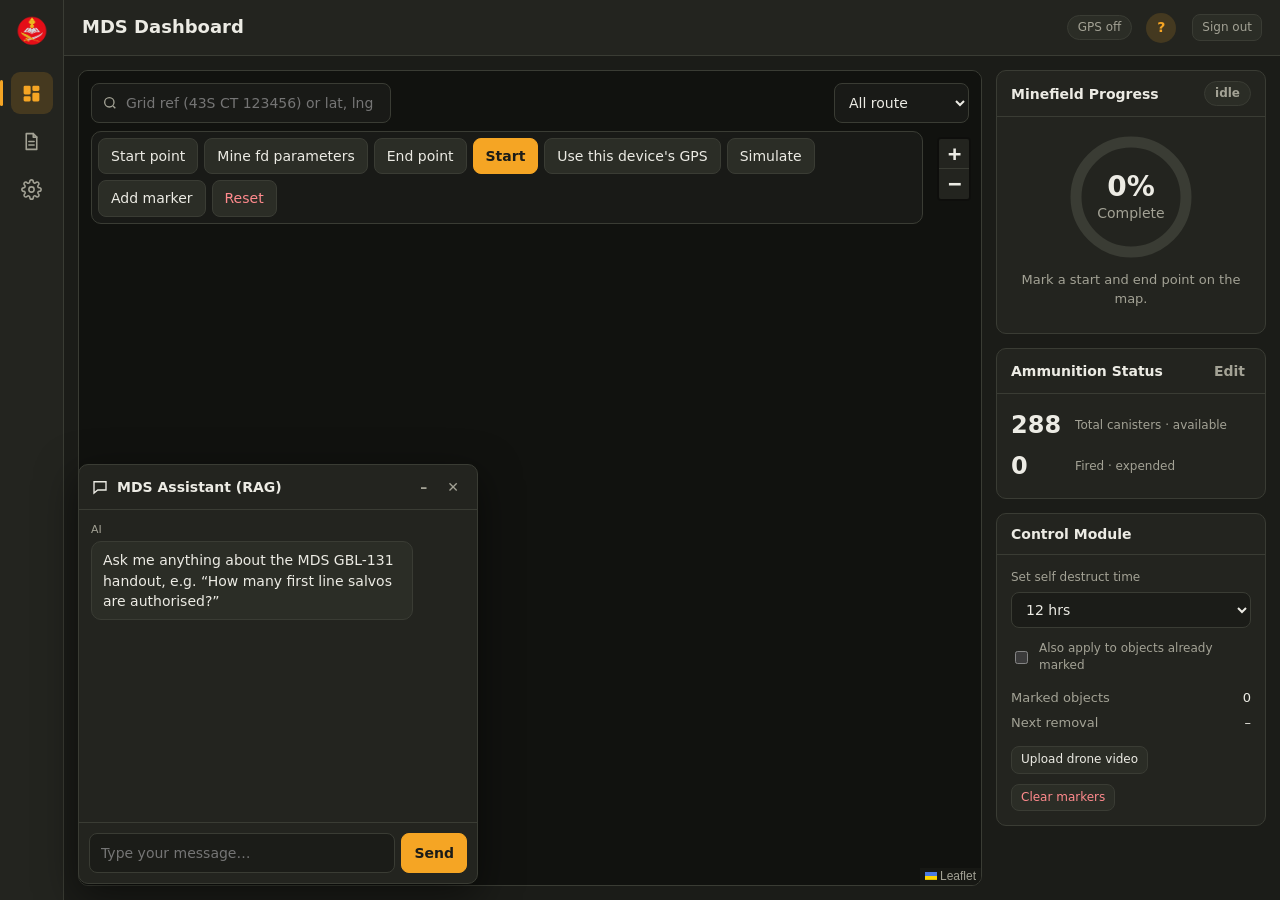
==== static/index.html @ 78fe216d "frontend changes" ====
<!doctype html>
<html lang="en">
<head>
  <meta charset="utf-8">
  <meta name="viewport" content="width=device-width, initial-scale=1">
  <title>MDS Dashboard</title>
  <link rel="icon" href="/static/logo.png">
  <link rel="stylesheet" href="/static/vendor/leaflet/leaflet.css">
  <link rel="stylesheet" href="/static/styles.css">
</head>
<body>
<div class="shell">
  <nav class="rail">
    <img class="logo" src="/static/logo.png" alt="MDS">
    <button data-view="dashboard" class="active" title="Dashboard">
      <svg viewBox="0 0 24 24" fill="currentColor"><rect x="3" y="3" width="8" height="10" rx="1.5"/><rect x="13" y="3" width="8" height="6" rx="1.5"/><rect x="13" y="11" width="8" height="10" rx="1.5"/><rect x="3" y="15" width="8" height="6" rx="1.5"/></svg>
    </button> 
    <button data-view="users" class="admin-only hidden" title="Users">
      <svg viewBox="0 0 24 24" fill="none" stroke="currentColor" stroke-width="1.8" stroke-linecap="round"><circle cx="9" cy="8" r="3.5"/><path d="M2.5 20c.8-3.5 3.4-5.5 6.5-5.5s5.7 2 6.5 5.5"/><path d="M16 4.8a3.5 3.5 0 0 1 0 6.4M18 14.8c1.8.8 3 2.6 3.5 5.2"/></svg>
    </button>
    <button data-view="detect" title="Drone video detection">
      <svg viewBox="0 0 24 24" fill="none" stroke("currentColor", stroke-width("1.8", stroke-linejoin("round", "<path d=\"M3 6.5A1.5 1.5 0 0 1 4.5 5H9l2 2.5h8.5A1.5 1.5 0 0 1 21 

      <svg viewBox="0 0 24 24" fill="none" stroke="currentColor" stroke-width="1.8" stroke-linecap="round" stroke-linejoin="round"><path d="M6 3h8l4 4v14H6z"/><path d="M14 3v4h4M9 12h6M9 16h6"/></svg>
    </button>
    <button data-view="settings" title="Settings">
      <svg viewBox="0 0 24 24" fill="none" stroke="currentColor" stroke-width="1.8"><circle cx="12" cy="12" r="3"/><path d="M19.4 15a1.7 1.7 0 0 0 .3 1.8l.1.1a2 2 0 1 1-2.8 2.8l-.1-.1a1.7 1.7 0 0 0-1.8-.3 1.7 1.7 0 0 0-1 1.5V21a2 2 0 1 1-4 0v-.1a1.7 1.7 0 0 0-1.1-1.5 1.7 1.7 0 0 0-1.8.3l-.1.1a2 2 0 1 1-2.8-2.8l.1-.1a1.7 1.7 0 0 0 .3-1.8 1.7 1.7 0 0 0-1.5-1H3a2 2 0 1 1 0-4h.1a1.7 1.7 0 0 0 1.5-1.1 1.7 1.7 0 0 0-.3-1.8l-.1-.1a2 2 0 1 1 2.8-2.8l.1.1a1.7 1.7 0 0 0 1.8.3H9a1.7 1.7 0 0 0 1-1.5V3a2 2 0 1 1 4 0v.1a1.7 1.7 0 0 0 1 1.5 1.7 1.7 0 0 0 1.8-.3l.1-.1a2 2 0 1 1 2.8 2.8l-.1.1a1.7 1.7 0 0 0-.3 1.8V9a1.7 1.7 0 0 0 1.5 1H21a2 2 0 1 1 0 4h-.1a1.7 1.7 0 0 0-1.5 1z"/></svg>
    </button>
  </nav>

  <div class="main">
    <header class="topbar">
      <h1>MDS Dashboard</h1>
      <span id="gps-pill" class="pill">GPS off</span>
      <div class="user-chip">
        <div class="avatar" id="avatar">?</div>
        <span class="name" id="username"></span>
        <button class="btn sm" id="logout">Sign out</button>
      </div>
    </header>

    <div class="content">
      <!-- Dashboard -->
      <section class="view dashboard" id="view-dashboard">
        <aside class="nav-panel card hidden" id="nav-panel">
          <div class="card-h">Navigation <span class="pill" id="nav-phase"></span><button class="icon-btn" id="nav-close" title="Close">✕</button></div>
          <div class="card-b">
            <div id="nav-current" class="nav-current"></div>
            <div id="nav-speed" class="nav-speed hidden"></div>
            <div id="nav-stats"></div>
            <div class="label" style="margin-top:12px">Directions</div>
            <ol id="nav-steps" class="nav-steps"></ol>
          </div>
        </aside>
        <div class="map-wrap">
          <div id="map"></div>
          <div class="map-top">
            <form class="search" id="search">
              <svg viewBox="0 0 24 24" fill="none" stroke="currentColor" stroke-width="2"><circle cx="11" cy="11" r="7"/><path d="m20 20-3.5-3.5"/></svg>
              <input id="search-q" placeholder="Grid ref (43S CT 123456) or lat, lng">
            </form>
            <div class="spacer"></div>
            <select id="route-filter" title="Route layers">
              <option value="all">All route</option>
              <option value="approach">Approach leg</option>
              <option value="strip">Strip only</option>
              <option value="none">Hide route</option>
            </select>
          </div>
          <div id="map-hint" class="map-hint hidden"></div>
          <div class="mission-bar">
            <button class="btn" id="btn-set-start">Start point</button>
            <button class="btn" id="btn-params">Mine fd parameters</button>
            <button class="btn" id="btn-set-end">End point</button>
            <button class="btn primary" id="btn-start">Start</button>
            <button class="btn" id="btn-gps">Use this device's GPS</button>
            <button class="btn" id="btn-sim" title="Drive a simulated vehicle along the route">Simulate</button>
            <button class="btn" id="btn-mark" title="Click the map to add a marker by hand">Add marker</button>
            <button class="btn danger" id="btn-reset">Reset</button>
          </div>
        </div>

        <aside class="side">
          <div class="card">
            <div class="card-h">Minefield Progress <span class="pill" id="phase-pill">idle</span></div>
            <div class="card-b">
              <div class="ring-wrap">
                <svg viewBox="0 0 120 120"><circle class="ring-bg" cx="60" cy="60" r="50" fill="none" stroke-width="10"/><circle id="ring" class="ring-fg" cx="60" cy="60" r="50" fill="none" stroke-width="10" stroke-dasharray="314.16" stroke-dashoffset="314.16"/></svg>
                <div class="ring-label"><b id="ring-pct">0%</b><span class="muted">Complete</span></div>
              </div>
              <div class="phase muted" id="phase-text">Mark a start and end point on the map.</div>
              <div id="track-stats" style="margin-top:10px"></div>
            </div>
          </div>

          <div class="card">
            <div class="card-h">Ammunition Status <button class="icon-btn" id="ammo-edit" title="Update fired canisters">Edit</button></div>
            <div class="card-b stat-row">
              <b id="ammo-total">288</b><div><div class="shells" id="shells-avail"></div><div class="small muted">Total canisters · available</div></div>
              <b id="ammo-fired">0</b><div><div class="shells" id="shells-fired"></div><div class="small muted">Fired · expended</div></div>
            </div>
          </div>

          <div class="card">
            <div class="card-h">Control Module</div>
            <div class="card-b">
              <div class="field">
                <label for="sd-select">Set self destruct time</label>
                <select id="sd-select" class="sd-select">
                  <option value="12">12 hrs</option>
                  <option value="24">24 hrs</option>
                  <option value="48">48 hrs</option>
                  <option value="72">72 hrs</option>
                  <option value="custom">Custom (1–272 hrs)…</option>
                </select>
              </div>
              <label class="check"><input type="checkbox" id="sd-apply"> Also apply to objects already marked</label>
              <div style="margin-top:12px">
                <div class="kv"><span>Marked objects</span><span id="marker-count">0</span></div>
                <div class="kv"><span>Next removal</span><span id="next-expiry">–</span></div>
              </div>
              <div class="row" style="margin-top:10px">
                <button class="btn sm" data-goto="detect">Upload drone video</button>
                <button class="btn sm danger" id="btn-clear-markers">Clear markers</button>
              </div>
            </div>
          </div>
        </aside>
      </section>

      <!-- Detection -->
      <section class="view hidden" id="view-detect">
        <div class="page">
          <h2>Drone video detection</h2>
          <div class="grid-2">
            <form class="card card-b" id="detect-form">
              <div class="field"><label>Drone video (.mp4, .mov, …)</label><input type="file" name="video" accept="video/*,.mp4,.mov,.avi,.mkv" required></div>
              <div class="field"><label>Telemetry subtitle file (.srt) with GPS</label><input type="file" name="telemetry" accept=".srt"></div>
              <div class="row">
                <div class="field"><label>Label</label><input name="label" value="object"></div>
                <div class="field"><label>Object size (m, optional)</label><input name="object_size_m" type="number" step="0.01" min="0.02" placeholder="e.g. 0.3"></div>
              </div>
              <details>
                <summary>Advanced</summary>
                <div class="row">
                  <div class="field"><label>Sample every (s)</label><input name="sample_every_s" type="number" step="0.1" value="1" min="0.05"></div>
                  <div class="field"><label>Match threshold</label><input name="threshold" type="number" step="0.01" value="0.72" min="0.3" max="0.99"></div>
                </div>
                <div class="row">
                  <div class="field"><label>Camera HFOV (°)</label><input name="hfov_deg" type="number" step="0.1" value="73.7"></div>
                  <div class="field"><label>Min. frames per object</label><input name="min_hits" type="number" value="1" min="1"></div>
                </div>
                <p class="small muted">Without an .srt file, give the camera position and height:</p>
                <div class="row">
                  <div class="field"><label>Latitude</label><input name="lat" type="number" step="any"></div>
                  <div class="field"><label>Longitude</label><input name="lng" type="number" step="any"></div>
                  <div class="field"><label>Altitude (m)</label><input name="altitude_m" type="number" step="0.1"></div>
                </div>
              </details>
              <div id="upload-bar" class="bar hidden" style="margin-bottom:10px"><i style="width:0"></i></div>
              <button class="btn primary">Upload &amp; detect</button>
            </form>

            <div class="card">
              <div class="card-h">Reference pictures of the object</div>
              <div class="card-b">
                <p class="small muted">The detector matches frames against these. Tight, top-down crops work best.</p>
                <div class="gallery" id="ref-gallery"></div>
                <form id="ref-form" class="admin-only hidden" style="margin-top:12px">
                  <input type="file" name="files" accept="image/*" multiple required>
                  <button class="btn sm">Upload pictures</button>
                </form>
              </div>
            </div>
          </div>

          <div class="card">
            <div class="card-h">Recent jobs</div>
            <div class="card-b" style="overflow:auto">
              <table><thead><tr><th>Video</th><th>Status</th><th>Progress</th><th>Detections</th><th>Marked</th><th>Message</th></tr></thead><tbody id="jobs"></tbody></table>
            </div>
          </div>
        </div>
      </section>

      <!-- Users -->
      <section class="view hidden" id="view-users">
        <div class="page">
          <h2>Users</h2>
          <form class="card card-b row" id="user-form" style="align-items:flex-end">
            <div class="field"><label>Username</label><input name="username" required minlength="3" maxlength="32"></div>
            <div class="field"><label>Password (min 8)</label><input name="password" type="password" required minlength="8"></div>
            <div class="field" style="flex:0"><button class="btn primary">Add user</button></div>
          </form>
          <div class="card card-b" style="overflow:auto">
            <table><thead><tr><th>Username</th><th>Role</th><th>Status</th><th>Created</th><th></th></tr></thead><tbody id="users"></tbody></table>
          </div>
        </div>
      </section>

      <!-- Documents -->
      <section class="view hidden" id="view-docs">
        <div class="page">
          <h2>Knowledge base</h2>
          <div class="card card-b">
            <p class="muted small" id="rag-mode"></p>
            <table><thead><tr><th>Document</th><th>Chunks</th><th></th></tr></thead><tbody id="docs"></tbody></table>
            <form id="doc-form" class="admin-only hidden" style="margin-top:12px">
              <input type="file" name="file" accept=".pdf" required>
              <button class="btn sm">Add PDF</button>
            </form>
          </div>
        </div>
      </section>

      <!-- Settings -->
      <section class="view hidden" id="view-settings">
        <div class="page">
          <h2>Settings</h2>
          <div class="grid-2">
          <form class="card card-b" id="grid-form">
            <div class="label" style="margin-bottom:8px">Grid reference defaults (MGRS, WGS84)</div>
            <p class="small muted">A six-figure GR is only unique inside one 100 km square. These are used when a GR is entered without them.</p>
            <div class="row">
              <div class="field"><label>Grid zone</label><input name="gzd" placeholder="43S" required></div>
              <div class="field"><label>100 km square</label><input name="square" placeholder="CT" required></div>
            </div>
            <button class="btn primary">Save</button>
          </form>
          <form class="card card-b admin-only hidden" id="tol-form">
            <div class="label" style="margin-bottom:8px">Laying speed tolerance</div>
            <p class="small muted">Warn the driver when the speed differs from the chart speed by more than this.</p>
            <div class="field"><label>Tolerance (± %)</label><input name="pct" type="number" min="1" max="100" step="0.5" required></div>
            <button class="btn primary">Save</button>
          </form>
          </div>
          <form class="card card-b" id="pw-form" style="max-width:420px">
            <div class="field"><label>Current password</label><input name="current" type="password" required autocomplete="current-password"></div>
            <div class="field"><label>New password (min 8)</label><input name="new" type="password" required minlength="8" autocomplete="new-password"></div>
            <button class="btn primary">Change password</button>
          </form>
        </div>
      </section>
    </div>
  </div>
</div>

<dialog id="point-dialog" class="dlg">
  <form id="pt-form" method="dialog">
    <h3 id="pt-title">Start point</h3>
    <div class="tabs">
      <button type="button" class="btn sm" data-tab="gr">Grid reference</button>
      <button type="button" class="btn sm" data-tab="ll">Latitude / longitude</button>
    </div>
    <div id="pt-gr">
      <div class="row">
        <div class="field"><label>Grid zone</label><input id="pt-gzd" placeholder="43S" maxlength="3"></div>
        <div class="field"><label>100 km square</label><input id="pt-square" placeholder="CT" maxlength="2"></div>
      </div>
      <div class="field"><label>Grid reference (six-figure, or 8/10-figure)</label><input id="pt-gr-input" placeholder="123456" autocomplete="off"></div>
      <label class="check"><input type="checkbox" id="pt-save-default"> Save zone and square as default</label>
    </div>
    <div id="pt-ll" class="hidden">
      <div class="row">
        <div class="field"><label>Latitude (decimal °)</label><input id="pt-lat" placeholder="33.684422" inputmode="decimal"></div>
        <div class="field"><label>Longitude (decimal °)</label><input id="pt-lng" placeholder="73.047882" inputmode="decimal"></div>
      </div>
    </div>
    <p id="pt-error" class="warn small hidden"></p>
    <div class="dlg-actions">
      <button type="button" class="btn" id="pt-pick">Pick on map</button>
      <span class="spacer"></span>
      <button type="button" class="btn" id="pt-cancel">Cancel</button>
      <button class="btn primary" value="ok">Set point</button>
    </div>
  </form>
</dialog>

<dialog id="params-dialog" class="dlg">
  <form id="pm-form" method="dialog">
    <h3>Mine fd parameters</h3>
    <div class="row">
      <label class="check"><input type="radio" name="pm-type" id="pm-type-at" value="at" checked> ATM only</label>
      <label class="check"><input type="radio" name="pm-type" id="pm-type-mixed" value="mixed"> Mixed (ATM + APM)</label>
    </div>
    <div class="row" style="margin-top:10px">
      <div class="field"><label id="pm-atm-label">ATM density</label><select id="pm-atm"></select></div>
      <div class="field hidden" id="pm-apm-field"><label>APM density (paired in chart)</label><select id="pm-apm"></select></div>
      <div class="field"><label>Time interval</label><select id="pm-gap"></select></div>
    </div>
    <div id="pm-result" class="pm-result"></div>
    <div class="dlg-actions">
      <span class="spacer"></span>
      <button type="button" class="btn" id="pm-cancel">Cancel</button>
      <button class="btn primary">Save parameters</button>
    </div>
  </form>
</dialog>

<div class="chat" id="chat">
  <div class="chat-h">
    <svg width="18" height="18" viewBox="0 0 24 24" fill="none" stroke="currentColor" stroke-width="1.8"><path d="M4 5h16v11H9l-5 4z"/></svg>
    <span class="grow">MDS Assistant (RAG)</span>
    <button class="icon-btn" id="chat-min" title="Minimise">–</button>
    <button class="icon-btn" id="chat-close" title="Close">✕</button>
  </div>
  <div class="chat-body" id="chat-body">
    <div class="msg"><div class="who">AI</div><div class="bubble">Ask me anything about the MDS GBL-131 handout, e.g. “How many first line salvos are authorised?”</div></div>
  </div>
  <form class="chat-input" id="chat-form">
    <input id="chat-q" placeholder="Type your message…" autocomplete="off">
    <button class="btn primary">Send</button>
  </form>
</div>
<button class="btn chat-launch hidden" id="chat-open">Ask the MDS assistant</button>

<script src="/static/vendor/leaflet/leaflet.js"></script>
<script src="/static/app.js"></script>
</body>
</html>
---- static/vendor/leaflet/leaflet.css ----
/* required styles */

.leaflet-pane,
.leaflet-tile,
.leaflet-marker-icon,
.leaflet-marker-shadow,
.leaflet-tile-container,
.leaflet-pane > svg,
.leaflet-pane > canvas,
.leaflet-zoom-box,
.leaflet-image-layer,
.leaflet-layer {
	position: absolute;
	left: 0;
	top: 0;
	}
.leaflet-container {
	overflow: hidden;
	}
.leaflet-tile,
.leaflet-marker-icon,
.leaflet-marker-shadow {
	-webkit-user-select: none;
	   -moz-user-select: none;
	        user-select: none;
	  -webkit-user-drag: none;
	}
/* Prevents IE11 from highlighting tiles in blue */
.leaflet-tile::selection {
	background: transparent;
}
/* Safari renders non-retina tile on retina better with this, but Chrome is worse */
.leaflet-safari .leaflet-tile {
	image-rendering: -webkit-optimize-contrast;
	}
/* hack that prevents hw layers "stretching" when loading new tiles */
.leaflet-safari .leaflet-tile-container {
	width: 1600px;
	height: 1600px;
	-webkit-transform-origin: 0 0;
	}
.leaflet-marker-icon,
.leaflet-marker-shadow {
	display: block;
	}
/* .leaflet-container svg: reset svg max-width decleration shipped in Joomla! (joomla.org) 3.x */
/* .leaflet-container img: map is broken in FF if you have max-width: 100% on tiles */
.leaflet-container .leaflet-overlay-pane svg {
	max-width: none !important;
	max-height: none !important;
	}
.leaflet-container .leaflet-marker-pane img,
.leaflet-container .leaflet-shadow-pane img,
.leaflet-container .leaflet-tile-pane img,
.leaflet-container img.leaflet-image-layer,
.leaflet-container .leaflet-tile {
	max-width: none !important;
	max-height: none !important;
	width: auto;
	padding: 0;
	}

.leaflet-container img.leaflet-tile {
	/* See: https://bugs.chromium.org/p/chromium/issues/detail?id=600120 */
	mix-blend-mode: plus-lighter;
}

.leaflet-container.leaflet-touch-zoom {
	-ms-touch-action: pan-x pan-y;
	touch-action: pan-x pan-y;
	}
.leaflet-container.leaflet-touch-drag {
	-ms-touch-action: pinch-zoom;
	/* Fallback for FF which doesn't support pinch-zoom */
	touch-action: none;
	touch-action: pinch-zoom;
}
.leaflet-container.leaflet-touch-drag.leaflet-touch-zoom {
	-ms-touch-action: none;
	touch-action: none;
}
.leaflet-container {
	-webkit-tap-highlight-color: transparent;
}
.leaflet-container a {
	-webkit-tap-highlight-color: rgba(51, 181, 229, 0.4);
}
.leaflet-tile {
	filter: inherit;
	visibility: hidden;
	}
.leaflet-tile-loaded {
	visibility: inherit;
	}
.leaflet-zoom-box {
	width: 0;
	height: 0;
	-moz-box-sizing: border-box;
	     box-sizing: border-box;
	z-index: 800;
	}
/* workaround for https://bugzilla.mozilla.org/show_bug.cgi?id=888319 */
.leaflet-overlay-pane svg {
	-moz-user-select: none;
	}

.leaflet-pane         { z-index: 400; }

.leaflet-tile-pane    { z-index: 200; }
.leaflet-overlay-pane { z-index: 400; }
.leaflet-shadow-pane  { z-index: 500; }
.leaflet-marker-pane  { z-index: 600; }
.leaflet-tooltip-pane   { z-index: 650; }
.leaflet-popup-pane   { z-index: 700; }

.leaflet-map-pane canvas { z-index: 100; }
.leaflet-map-pane svg    { z-index: 200; }

.leaflet-vml-shape {
	width: 1px;
	height: 1px;
	}
.lvml {
	behavior: url(#default#VML);
	display: inline-block;
	position: absolute;
	}


/* control positioning */

.leaflet-control {
	position: relative;
	z-index: 800;
	pointer-events: visiblePainted; /* IE 9-10 doesn't have auto */
	pointer-events: auto;
	}
.leaflet-top,
.leaflet-bottom {
	position: absolute;
	z-index: 1000;
	pointer-events: none;
	}
.leaflet-top {
	top: 0;
	}
.leaflet-right {
	right: 0;
	}
.leaflet-bottom {
	bottom: 0;
	}
.leaflet-left {
	left: 0;
	}
.leaflet-control {
	float: left;
	clear: both;
	}
.leaflet-right .leaflet-control {
	float: right;
	}
.leaflet-top .leaflet-control {
	margin-top: 10px;
	}
.leaflet-bottom .leaflet-control {
	margin-bottom: 10px;
	}
.leaflet-left .leaflet-control {
	margin-left: 10px;
	}
.leaflet-right .leaflet-control {
	margin-right: 10px;
	}


/* zoom and fade animations */

.leaflet-fade-anim .leaflet-popup {
	opacity: 0;
	-webkit-transition: opacity 0.2s linear;
	   -moz-transition: opacity 0.2s linear;
	        transition: opacity 0.2s linear;
	}
.leaflet-fade-anim .leaflet-map-pane .leaflet-popup {
	opacity: 1;
	}
.leaflet-zoom-animated {
	-webkit-transform-origin: 0 0;
	    -ms-transform-origin: 0 0;
	        transform-origin: 0 0;
	}
svg.leaflet-zoom-animated {
	will-change: transform;
}

.leaflet-zoom-anim .leaflet-zoom-animated {
	-webkit-transition: -webkit-transform 0.25s cubic-bezier(0,0,0.25,1);
	   -moz-transition:    -moz-transform 0.25s cubic-bezier(0,0,0.25,1);
	        transition:         transform 0.25s cubic-bezier(0,0,0.25,1);
	}
.leaflet-zoom-anim .leaflet-tile,
.leaflet-pan-anim .leaflet-tile {
	-webkit-transition: none;
	   -moz-transition: none;
	        transition: none;
	}

.leaflet-zoom-anim .leaflet-zoom-hide {
	visibility: hidden;
	}


/* cursors */

.leaflet-interactive {
	cursor: pointer;
	}
.leaflet-grab {
	cursor: -webkit-grab;
	cursor:    -moz-grab;
	cursor:         grab;
	}
.leaflet-crosshair,
.leaflet-crosshair .leaflet-interactive {
	cursor: crosshair;
	}
.leaflet-popup-pane,
.leaflet-control {
	cursor: auto;
	}
.leaflet-dragging .leaflet-grab,
.leaflet-dragging .leaflet-grab .leaflet-interactive,
.leaflet-dragging .leaflet-marker-draggable {
	cursor: move;
	cursor: -webkit-grabbing;
	cursor:    -moz-grabbing;
	cursor:         grabbing;
	}

/* marker & overlays interactivity */
.leaflet-marker-icon,
.leaflet-marker-shadow,
.leaflet-image-layer,
.leaflet-pane > svg path,
.leaflet-tile-container {
	pointer-events: none;
	}

.leaflet-marker-icon.leaflet-interactive,
.leaflet-image-layer.leaflet-interactive,
.leaflet-pane > svg path.leaflet-interactive,
svg.leaflet-image-layer.leaflet-interactive path {
	pointer-events: visiblePainted; /* IE 9-10 doesn't have auto */
	pointer-events: auto;
	}

/* visual tweaks */

.leaflet-container {
	background: #ddd;
	outline-offset: 1px;
	}
.leaflet-container a {
	color: #0078A8;
	}
.leaflet-zoom-box {
	border: 2px dotted #38f;
	background: rgba(255,255,255,0.5);
	}


/* general typography */
.leaflet-container {
	font-family: "Helvetica Neue", Arial, Helvetica, sans-serif;
	font-size: 12px;
	font-size: 0.75rem;
	line-height: 1.5;
	}


/* general toolbar styles */

.leaflet-bar {
	box-shadow: 0 1px 5px rgba(0,0,0,0.65);
	border-radius: 4px;
	}
.leaflet-bar a {
	background-color: #fff;
	border-bottom: 1px solid #ccc;
	width: 26px;
	height: 26px;
	line-height: 26px;
	display: block;
	text-align: center;
	text-decoration: none;
	color: black;
	}
.leaflet-bar a,
.leaflet-control-layers-toggle {
	background-position: 50% 50%;
	background-repeat: no-repeat;
	display: block;
	}
.leaflet-bar a:hover,
.leaflet-bar a:focus {
	background-color: #f4f4f4;
	}
.leaflet-bar a:first-child {
	border-top-left-radius: 4px;
	border-top-right-radius: 4px;
	}
.leaflet-bar a:last-child {
	border-bottom-left-radius: 4px;
	border-bottom-right-radius: 4px;
	border-bottom: none;
	}
.leaflet-bar a.leaflet-disabled {
	cursor: default;
	background-color: #f4f4f4;
	color: #bbb;
	}

.leaflet-touch .leaflet-bar a {
	width: 30px;
	height: 30px;
	line-height: 30px;
	}
.leaflet-touch .leaflet-bar a:first-child {
	border-top-left-radius: 2px;
	border-top-right-radius: 2px;
	}
.leaflet-touch .leaflet-bar a:last-child {
	border-bottom-left-radius: 2px;
	border-bottom-right-radius: 2px;
	}

/* zoom control */

.leaflet-control-zoom-in,
.leaflet-control-zoom-out {
	font: bold 18px 'Lucida Console', Monaco, monospace;
	text-indent: 1px;
	}

.leaflet-touch .leaflet-control-zoom-in, .leaflet-touch .leaflet-control-zoom-out  {
	font-size: 22px;
	}


/* layers control */

.leaflet-control-layers {
	box-shadow: 0 1px 5px rgba(0,0,0,0.4);
	background: #fff;
	border-radius: 5px;
	}
.leaflet-control-layers-toggle {
	background-image: url(images/layers.png);
	width: 36px;
	height: 36px;
	}
.leaflet-retina .leaflet-control-layers-toggle {
	background-image: url(images/layers-2x.png);
	background-size: 26px 26px;
	}
.leaflet-touch .leaflet-control-layers-toggle {
	width: 44px;
	height: 44px;
	}
.leaflet-control-layers .leaflet-control-layers-list,
.leaflet-control-layers-expanded .leaflet-control-layers-toggle {
	display: none;
	}
.leaflet-control-layers-expanded .leaflet-control-layers-list {
	display: block;
	position: relative;
	}
.leaflet-control-layers-expanded {
	padding: 6px 10px 6px 6px;
	color: #333;
	background: #fff;
	}
.leaflet-control-layers-scrollbar {
	overflow-y: scroll;
	overflow-x: hidden;
	padding-right: 5px;
	}
.leaflet-control-layers-selector {
	margin-top: 2px;
	position: relative;
	top: 1px;
	}
.leaflet-control-layers label {
	display: block;
	font-size: 13px;
	font-size: 1.08333em;
	}
.leaflet-control-layers-separator {
	height: 0;
	border-top: 1px solid #ddd;
	margin: 5px -10px 5px -6px;
	}

/* Default icon URLs */
.leaflet-default-icon-path { /* used only in path-guessing heuristic, see L.Icon.Default */
	background-image: url(images/marker-icon.png);
	}


/* attribution and scale controls */

.leaflet-container .leaflet-control-attribution {
	background: #fff;
	background: rgba(255, 255, 255, 0.8);
	margin: 0;
	}
.leaflet-control-attribution,
.leaflet-control-scale-line {
	padding: 0 5px;
	color: #333;
	line-height: 1.4;
	}
.leaflet-control-attribution a {
	text-decoration: none;
	}
.leaflet-control-attribution a:hover,
.leaflet-control-attribution a:focus {
	text-decoration: underline;
	}
.leaflet-attribution-flag {
	display: inline !important;
	vertical-align: baseline !important;
	width: 1em;
	height: 0.6669em;
	}
.leaflet-left .leaflet-control-scale {
	margin-left: 5px;
	}
.leaflet-bottom .leaflet-control-scale {
	margin-bottom: 5px;
	}
.leaflet-control-scale-line {
	border: 2px solid #777;
	border-top: none;
	line-height: 1.1;
	padding: 2px 5px 1px;
	white-space: nowrap;
	-moz-box-sizing: border-box;
	     box-sizing: border-box;
	background: rgba(255, 255, 255, 0.8);
	text-shadow: 1px 1px #fff;
	}
.leaflet-control-scale-line:not(:first-child) {
	border-top: 2px solid #777;
	border-bottom: none;
	margin-top: -2px;
	}
.leaflet-control-scale-line:not(:first-child):not(:last-child) {
	border-bottom: 2px solid #777;
	}

.leaflet-touch .leaflet-control-attribution,
.leaflet-touch .leaflet-control-layers,
.leaflet-touch .leaflet-bar {
	box-shadow: none;
	}
.leaflet-touch .leaflet-control-layers,
.leaflet-touch .leaflet-bar {
	border: 2px solid rgba(0,0,0,0.2);
	background-clip: padding-box;
	}


/* popup */

.leaflet-popup {
	position: absolute;
	text-align: center;
	margin-bottom: 20px;
	}
.leaflet-popup-content-wrapper {
	padding: 1px;
	text-align: left;
	border-radius: 12px;
	}
.leaflet-popup-content {
	margin: 13px 24px 13px 20px;
	line-height: 1.3;
	font-size: 13px;
	font-size: 1.08333em;
	min-height: 1px;
	}
.leaflet-popup-content p {
	margin: 17px 0;
	margin: 1.3em 0;
	}
.leaflet-popup-tip-container {
	width: 40px;
	height: 20px;
	position: absolute;
	left: 50%;
	margin-top: -1px;
	margin-left: -20px;
	overflow: hidden;
	pointer-events: none;
	}
.leaflet-popup-tip {
	width: 17px;
	height: 17px;
	padding: 1px;

	margin: -10px auto 0;
	pointer-events: auto;

	-webkit-transform: rotate(45deg);
	   -moz-transform: rotate(45deg);
	    -ms-transform: rotate(45deg);
	        transform: rotate(45deg);
	}
.leaflet-popup-content-wrapper,
.leaflet-popup-tip {
	background: white;
	color: #333;
	box-shadow: 0 3px 14px rgba(0,0,0,0.4);
	}
.leaflet-container a.leaflet-popup-close-button {
	position: absolute;
	top: 0;
	right: 0;
	border: none;
	text-align: center;
	width: 24px;
	height: 24px;
	font: 16px/24px Tahoma, Verdana, sans-serif;
	color: #757575;
	text-decoration: none;
	background: transparent;
	}
.leaflet-container a.leaflet-popup-close-button:hover,
.leaflet-container a.leaflet-popup-close-button:focus {
	color: #585858;
	}
.leaflet-popup-scrolled {
	overflow: auto;
	}

.leaflet-oldie .leaflet-popup-content-wrapper {
	-ms-zoom: 1;
	}
.leaflet-oldie .leaflet-popup-tip {
	width: 24px;
	margin: 0 auto;

	-ms-filter: "progid:DXImageTransform.Microsoft.Matrix(M11=0.70710678, M12=0.70710678, M21=-0.70710678, M22=0.70710678)";
	filter: progid:DXImageTransform.Microsoft.Matrix(M11=0.70710678, M12=0.70710678, M21=-0.70710678, M22=0.70710678);
	}

.leaflet-oldie .leaflet-control-zoom,
.leaflet-oldie .leaflet-control-layers,
.leaflet-oldie .leaflet-popup-content-wrapper,
.leaflet-oldie .leaflet-popup-tip {
	border: 1px solid #999;
	}


/* div icon */

.leaflet-div-icon {
	background: #fff;
	border: 1px solid #666;
	}


/* Tooltip */
/* Base styles for the element that has a tooltip */
.leaflet-tooltip {
	position: absolute;
	padding: 6px;
	background-color: #fff;
	border: 1px solid #fff;
	border-radius: 3px;
	color: #222;
	white-space: nowrap;
	-webkit-user-select: none;
	-moz-user-select: none;
	-ms-user-select: none;
	user-select: none;
	pointer-events: none;
	box-shadow: 0 1px 3px rgba(0,0,0,0.4);
	}
.leaflet-tooltip.leaflet-interactive {
	cursor: pointer;
	pointer-events: auto;
	}
.leaflet-tooltip-top:before,
.leaflet-tooltip-bottom:before,
.leaflet-tooltip-left:before,
.leaflet-tooltip-right:before {
	position: absolute;
	pointer-events: none;
	border: 6px solid transparent;
	background: transparent;
	content: "";
	}

/* Directions */

.leaflet-tooltip-bottom {
	margin-top: 6px;
}
.leaflet-tooltip-top {
	margin-top: -6px;
}
.leaflet-tooltip-bottom:before,
.leaflet-tooltip-top:before {
	left: 50%;
	margin-left: -6px;
	}
.leaflet-tooltip-top:before {
	bottom: 0;
	margin-bottom: -12px;
	border-top-color: #fff;
	}
.leaflet-tooltip-bottom:before {
	top: 0;
	margin-top: -12px;
	margin-left: -6px;
	border-bottom-color: #fff;
	}
.leaflet-tooltip-left {
	margin-left: -6px;
}
.leaflet-tooltip-right {
	margin-left: 6px;
}
.leaflet-tooltip-left:before,
.leaflet-tooltip-right:before {
	top: 50%;
	margin-top: -6px;
	}
.leaflet-tooltip-left:before {
	right: 0;
	margin-right: -12px;
	border-left-color: #fff;
	}
.leaflet-tooltip-right:before {
	left: 0;
	margin-left: -12px;
	border-right-color: #fff;
	}

/* Printing */

@media print {
	/* Prevent printers from removing background-images of controls. */
	.leaflet-control {
		-webkit-print-color-adjust: exact;
		print-color-adjust: exact;
		}
	}
---- static/styles.css ----
:root {
  --bg: #1b1c18;
  --panel: #23241f;
  --panel-2: #2b2d26;
  --line: #3a3c34;
  --text: #ecebe4;
  --muted: #a3a295;
  --accent: #f5a524;
  --accent-soft: rgba(245, 165, 36, 0.16);
  --blue: #4c8dff;
  --red: #e5484d;
  --green: #46a758;
  --radius: 10px;
  color-scheme: dark;
}

* { box-sizing: border-box; }
html, body { height: 100%; margin: 0; }
body {
  background: var(--bg);
  color: var(--text);
  font: 14px/1.45 system-ui, -apple-system, "Segoe UI", Roboto, sans-serif;
}
button, input, select, textarea { font: inherit; color: inherit; }
a { color: var(--accent); }
.hidden { display: none !important; }
.muted { color: var(--muted); }
.small { font-size: 12px; }

/* ---------- shell ---------- */
.shell { display: grid; grid-template-columns: 64px 1fr; height: 100vh; }
.rail {
  background: var(--panel);
  border-right: 1px solid var(--line);
  display: flex; flex-direction: column; align-items: center; gap: 6px; padding: 14px 0;
}
.rail .logo { width: 34px; height: 34px; margin-bottom: 18px; object-fit: contain; }
.rail button {
  width: 42px; height: 42px; border: 0; border-radius: 9px; background: transparent;
  color: var(--muted); cursor: pointer; display: grid; place-items: center; position: relative;
}
.rail button:hover { background: var(--panel-2); color: var(--text); }
.rail button.active { background: var(--accent-soft); color: var(--accent); }
.rail button.active::before {
  content: ""; position: absolute; left: -11px; top: 8px; bottom: 8px; width: 3px; border-radius: 2px; background: var(--accent);
}
.rail svg { width: 21px; height: 21px; }

.main { display: flex; flex-direction: column; min-width: 0; min-height: 0; }
.topbar {
  height: 56px; flex: none; display: flex; align-items: center; gap: 14px; padding: 0 18px;
  background: var(--panel); border-bottom: 1px solid var(--line);
}
.topbar h1 { font-size: 18px; font-weight: 600; margin: 0; flex: 1; }
.pill {
  font-size: 12px; padding: 3px 10px; border-radius: 99px; background: var(--panel-2); border: 1px solid var(--line); color: var(--muted);
}
.pill.live { color: var(--green); border-color: rgba(70, 167, 88, 0.5); }
.user-chip { display: flex; align-items: center; gap: 8px; color: var(--muted); }
.avatar {
  width: 30px; height: 30px; border-radius: 50%; background: var(--accent-soft); color: var(--accent);
  display: grid; place-items: center; font-weight: 600; text-transform: uppercase;
}

.content { flex: 1; min-height: 0; padding: 14px; overflow: auto; }
.view { height: 100%; }

/* ---------- dashboard ---------- */
.dashboard { display: grid; grid-template-columns: 1fr 270px; gap: 14px; height: 100%; min-height: 560px; }
.map-wrap { position: relative; border-radius: var(--radius); overflow: hidden; border: 1px solid var(--line); min-height: 420px; }
#map { position: absolute; inset: 0; background: #11120f; }
.map-top { position: absolute; top: 12px; left: 12px; right: 12px; z-index: 500; display: flex; gap: 10px; pointer-events: none; }
.map-top > * { pointer-events: auto; }
.search {
  display: flex; align-items: center; gap: 8px; background: rgba(27, 28, 24, 0.92); border: 1px solid var(--line);
  border-radius: 8px; padding: 0 10px; width: min(300px, 55%);
}
.search input { background: transparent; border: 0; outline: 0; padding: 9px 0; width: 100%; }
.search svg { width: 16px; height: 16px; color: var(--muted); flex: none; }
.spacer { flex: 1; }
select, .select {
  background: rgba(27, 28, 24, 0.92); border: 1px solid var(--line); border-radius: 8px; padding: 8px 10px;
}
.mission-bar {
  position: absolute; left: 12px; top: 60px; z-index: 500;
  display: flex; flex-wrap: wrap; gap: 6px; padding: 6px;
  background: rgba(27, 28, 24, 0.92); border: 1px solid var(--line); border-radius: 10px; max-width: calc(100% - 70px);
}
.map-hint {
  position: absolute; left: 50%; bottom: 24px; transform: translateX(-50%); z-index: 500; background: var(--accent);
  color: #1b1c18; font-weight: 600; padding: 6px 12px; border-radius: 8px;
}

.btn {
  border: 1px solid var(--line); background: var(--panel-2); border-radius: 8px; padding: 7px 12px; cursor: pointer; white-space: nowrap;
}
.btn:hover { border-color: #55584c; }
.btn.primary { background: var(--accent); border-color: var(--accent); color: #1b1c18; font-weight: 600; }
.btn.danger { color: #ff8a8d; }
.btn.on { border-color: var(--accent); color: var(--accent); background: var(--accent-soft); }
.btn:disabled { opacity: 0.5; cursor: default; }
.btn.sm { padding: 4px 9px; font-size: 12px; }

/* ---------- navigation panel ---------- */
.dashboard.nav-open { grid-template-columns: 320px 1fr 270px; }
.nav-panel { display: flex; flex-direction: column; min-height: 0; overflow: auto; }
.nav-panel .card-h { gap: 8px; }
.nav-panel .card-h .pill { margin-right: auto; }
.nav-current { background: var(--panel-2); border: 1px solid var(--line); border-radius: 8px; padding: 12px; margin-bottom: 12px; }
.nav-dist { font-size: 26px; font-weight: 600; color: var(--accent); line-height: 1.1; }
.nav-instr { font-size: 16px; font-weight: 500; margin-top: 2px; }
.nav-speed { display: grid; grid-template-columns: 1fr 1fr; gap: 8px; padding: 10px 12px; border-radius: 8px; margin-bottom: 12px; border: 1px solid var(--line); }
.nav-speed b { font-size: 24px; }
.nav-speed .msg { grid-column: 1 / -1; font-weight: 600; }
.nav-speed.ok { border-color: rgba(70,167,88,.6); background: rgba(70,167,88,.12); }
.nav-speed.ok .msg { color: #7fd18b; }
.nav-speed.bad { border-color: rgba(229,72,77,.7); background: rgba(229,72,77,.14); }
.nav-speed.bad .msg { color: #ff8a8d; }
.nav-steps { list-style: none; padding: 0; margin: 6px 0 0; }
.nav-steps li { display: flex; justify-content: space-between; gap: 10px; padding: 7px 0; border-bottom: 1px solid var(--line); font-size: 13px; }
.nav-steps li.done { opacity: 0.45; }
.nav-steps li.now { color: var(--accent); font-weight: 600; }

/* ---------- dialogs ---------- */
.dlg { background: var(--panel); color: var(--text); border: 1px solid var(--line); border-radius: 12px; padding: 18px; width: min(520px, calc(100vw - 32px)); }
.dlg::backdrop { background: rgba(0, 0, 0, 0.55); }
.dlg h3 { margin: 0 0 12px; font-size: 17px; }
.tabs { display: flex; gap: 6px; margin-bottom: 12px; }
.dlg-actions { display: flex; gap: 8px; align-items: center; margin-top: 14px; flex-wrap: wrap; }
.pm-result { margin-top: 6px; border-top: 1px solid var(--line); padding-top: 10px; }
.pm-result b { color: var(--accent); }
.src-list { margin: 4px 0 8px; padding-left: 18px; }
.src-list li { margin: 2px 0; }

/* ---------- side panel ---------- */
.side { display: flex; flex-direction: column; gap: 14px; overflow: auto; min-height: 0; }
.card { background: var(--panel); border: 1px solid var(--line); border-radius: var(--radius); }
.card-h { display: flex; align-items: center; justify-content: space-between; padding: 10px 14px; border-bottom: 1px solid var(--line); font-weight: 600; }
.card-b { padding: 14px; }
.ring-wrap { display: grid; place-items: center; position: relative; }
.ring-wrap svg { width: 132px; height: 132px; transform: rotate(-90deg); }
.ring-bg { stroke: #3a3c34; }
.ring-fg { stroke: var(--accent); stroke-linecap: round; transition: stroke-dashoffset 0.6s ease; }
.ring-label { position: absolute; text-align: center; }
.ring-label b { font-size: 28px; display: block; line-height: 1.1; }
.phase { text-align: center; margin-top: 8px; font-size: 13px; }
.stat-row { display: grid; grid-template-columns: auto 1fr; gap: 6px 14px; align-items: center; }
.stat-row b { font-size: 24px; font-weight: 600; }
.shells { display: flex; gap: 4px; }
.shells i { width: 7px; height: 22px; border-radius: 3px 3px 1px 1px; background: #4a4c43; }
.shells i.full { background: linear-gradient(#e7c68a, #b18a46); }
.shells i.spent { background: var(--accent); }
.field { display: flex; flex-direction: column; gap: 5px; margin-bottom: 12px; }
.field label, .label { font-size: 12px; color: var(--muted); }
.field input, .field select, .field textarea {
  background: var(--bg); border: 1px solid var(--line); border-radius: 8px; padding: 8px 10px; width: 100%;
}
.sd-select { border-color: var(--accent); width: 100%; }
.check { display: flex; gap: 8px; align-items: center; font-size: 12px; color: var(--muted); }
.kv { display: flex; justify-content: space-between; font-size: 13px; padding: 3px 0; }
.kv span:first-child { color: var(--muted); }
.warn { color: #ff8a8d; }

/* ---------- map glyphs ---------- */
.veh-icon { position: relative; }
.veh-icon .dot {
  width: 38px; height: 38px; border-radius: 50%; border: 2px solid var(--accent); display: grid; place-items: center;
  background: rgba(245, 165, 36, 0.18); box-shadow: 0 0 0 6px rgba(245, 165, 36, 0.15);
}
.veh-icon .dot::after { content: ""; width: 12px; height: 12px; border-radius: 50%; background: var(--accent); }
.veh-icon .tag {
  position: absolute; left: 44px; top: 5px; background: rgba(27, 28, 24, 0.9); border: 1px solid var(--accent);
  color: var(--text); border-radius: 6px; padding: 1px 8px; font-weight: 600; white-space: nowrap;
}
.obj-icon {
  width: 30px; height: 30px; border-radius: 50%; border: 2px solid var(--accent); background: rgba(245, 120, 20, 0.55);
  box-shadow: 0 0 14px 4px rgba(245, 140, 20, 0.6); display: grid; place-items: center;
  animation: glow 2.2s ease-in-out infinite;
}
.obj-icon::after { content: ""; width: 12px; height: 8px; border-radius: 6px 6px 2px 2px; background: #ffe1a6; }
.obj-icon.soon { border-color: var(--red); box-shadow: 0 0 14px 4px rgba(229, 72, 77, 0.6); }
@keyframes glow { 50% { box-shadow: 0 0 22px 8px rgba(245, 140, 20, 0.35); } }
.pt-icon {
  width: 18px; height: 18px; border-radius: 50%; border: 3px solid #fff; background: var(--green); box-shadow: 0 1px 4px rgba(0,0,0,.6);
}
.pt-icon.end { background: var(--red); }
.leaflet-popup-content-wrapper, .leaflet-popup-tip { background: var(--panel); color: var(--text); border: 1px solid var(--line); }
.leaflet-popup-content { margin: 12px 14px; font: 13px/1.45 system-ui, sans-serif; }
.leaflet-popup-content img { max-width: 160px; border-radius: 6px; display: block; margin-top: 6px; }
.leaflet-container a.leaflet-popup-close-button { color: var(--muted); }
.leaflet-bar a { background: var(--panel); color: var(--text); border-color: var(--line); }
.leaflet-bar a:hover { background: var(--panel-2); color: var(--text); }
.leaflet-control-attribution { background: rgba(27,28,24,.7) !important; color: var(--muted) !important; }
.leaflet-control-attribution a { color: var(--muted) !important; }

/* ---------- chat ---------- */
.chat {
  position: fixed; left: 78px; bottom: 16px; width: min(400px, calc(100vw - 32px)); height: 420px; z-index: 1000;
  background: var(--panel); border: 1px solid var(--line); border-radius: var(--radius); display: flex; flex-direction: column;
  box-shadow: 0 12px 40px rgba(0, 0, 0, 0.5);
}
.chat.min { height: auto; }
.chat.min .chat-body, .chat.min .chat-input { display: none; }
.chat-h { display: flex; align-items: center; gap: 8px; padding: 10px 12px; border-bottom: 1px solid var(--line); font-weight: 600; }
.chat-h .grow { flex: 1; }
.icon-btn { background: transparent; border: 0; color: var(--muted); cursor: pointer; padding: 2px 6px; border-radius: 6px; }
.icon-btn:hover { color: var(--text); background: var(--panel-2); }
.chat-body { flex: 1; overflow: auto; padding: 12px; display: flex; flex-direction: column; gap: 10px; }
.msg { max-width: 86%; }
.msg .who { font-size: 11px; color: var(--muted); margin-bottom: 3px; }
.msg .bubble { background: var(--panel-2); border: 1px solid var(--line); border-radius: 10px; padding: 8px 11px; white-space: pre-wrap; }
.msg.user { align-self: flex-end; text-align: right; }
.msg.user .bubble { text-align: left; background: #34362e; }
.sources { display: flex; flex-wrap: wrap; gap: 4px; margin-top: 5px; }
.sources span { font-size: 11px; padding: 1px 7px; border-radius: 99px; border: 1px solid var(--line); color: var(--muted); cursor: help; }
.chat-input { display: flex; gap: 6px; padding: 10px; border-top: 1px solid var(--line); }
.chat-input input { flex: 1; background: var(--bg); border: 1px solid var(--line); border-radius: 8px; padding: 9px 11px; outline: 0; }
.chat-launch {
  position: fixed; left: 78px; bottom: 16px; z-index: 1000;
}

/* ---------- pages ---------- */
.page { max-width: 1000px; margin: 0 auto; display: grid; gap: 14px; }
.page h2 { margin: 4px 0; font-size: 18px; }
.grid-2 { display: grid; grid-template-columns: repeat(auto-fit, minmax(300px, 1fr)); gap: 14px; }
table { width: 100%; border-collapse: collapse; }
th, td { text-align: left; padding: 8px 10px; border-bottom: 1px solid var(--line); vertical-align: middle; }
th { color: var(--muted); font-weight: 500; font-size: 12px; }
td .btn { margin-right: 4px; }
.badge { font-size: 11px; padding: 2px 8px; border-radius: 99px; border: 1px solid var(--line); }
.badge.ok { color: var(--green); border-color: rgba(70,167,88,.5); }
.badge.bad { color: #ff8a8d; border-color: rgba(229,72,77,.5); }
.badge.run { color: var(--accent); border-color: rgba(245,165,36,.5); }
.gallery { display: flex; flex-wrap: wrap; gap: 10px; }
.gallery figure { margin: 0; width: 110px; text-align: center; font-size: 11px; color: var(--muted); }
.gallery img { width: 110px; height: 110px; object-fit: cover; border-radius: 8px; border: 1px solid var(--line); display: block; margin-bottom: 4px; }
.bar { height: 6px; background: var(--line); border-radius: 3px; overflow: hidden; }
.bar i { display: block; height: 100%; background: var(--accent); }
details summary { cursor: pointer; color: var(--muted); margin-bottom: 10px; }
.row { display: flex; gap: 10px; flex-wrap: wrap; }
.row > .field { flex: 1; min-width: 120px; }

.toast {
  position: fixed; right: 16px; bottom: 16px; z-index: 2000; background: var(--panel-2); border: 1px solid var(--line);
  border-left: 3px solid var(--accent); padding: 10px 14px; border-radius: 8px; max-width: 360px; box-shadow: 0 8px 24px rgba(0,0,0,.5);
}
.toast.error { border-left-color: var(--red); }

/* ---------- login ---------- */
.login { min-height: 100vh; display: grid; place-items: center; padding: 16px; }
.login form { width: min(360px, 100%); }
.login .logo { width: 44px; height: 44px; display: block; margin: 0 auto 10px; object-fit: contain; }
.login h1 { text-align: center; margin: 0 0 18px; font-size: 22px; }

/* ---------- narrow screens ---------- */
@media (max-width: 1200px) {
  .dashboard.nav-open { grid-template-columns: 300px 1fr; }
  .dashboard.nav-open .side { grid-column: 1 / -1; }
}
@media (max-width: 900px) {
  .dashboard, .dashboard.nav-open { grid-template-columns: 1fr; height: auto; }
  .nav-panel { order: -1; max-height: 42vh; }
  .map-wrap { height: 62vh; }
  .side { overflow: visible; }
}
@media (max-width: 600px) {
  .shell { grid-template-columns: 1fr; grid-template-rows: 1fr 56px; }
  .rail { order: 2; flex-direction: row; justify-content: space-around; padding: 0 8px; border-right: 0; border-top: 1px solid var(--line); }
  .rail .logo { display: none; }
  .rail button.active::before { display: none; }
  .main { order: 1; }
  .content { padding: 10px 16px; }
  .topbar { padding: 0 16px; }
  .user-chip .name { display: none; }
  .topbar h1 { font-size: 16px; white-space: nowrap; overflow: hidden; text-overflow: ellipsis; }
  .mission-bar { gap: 4px; padding: 4px; }
  .mission-bar .btn { padding: 5px 8px; font-size: 12px; }
  .chat, .chat-launch { left: 16px; bottom: 72px; }
  .chat { height: 60vh; }
}
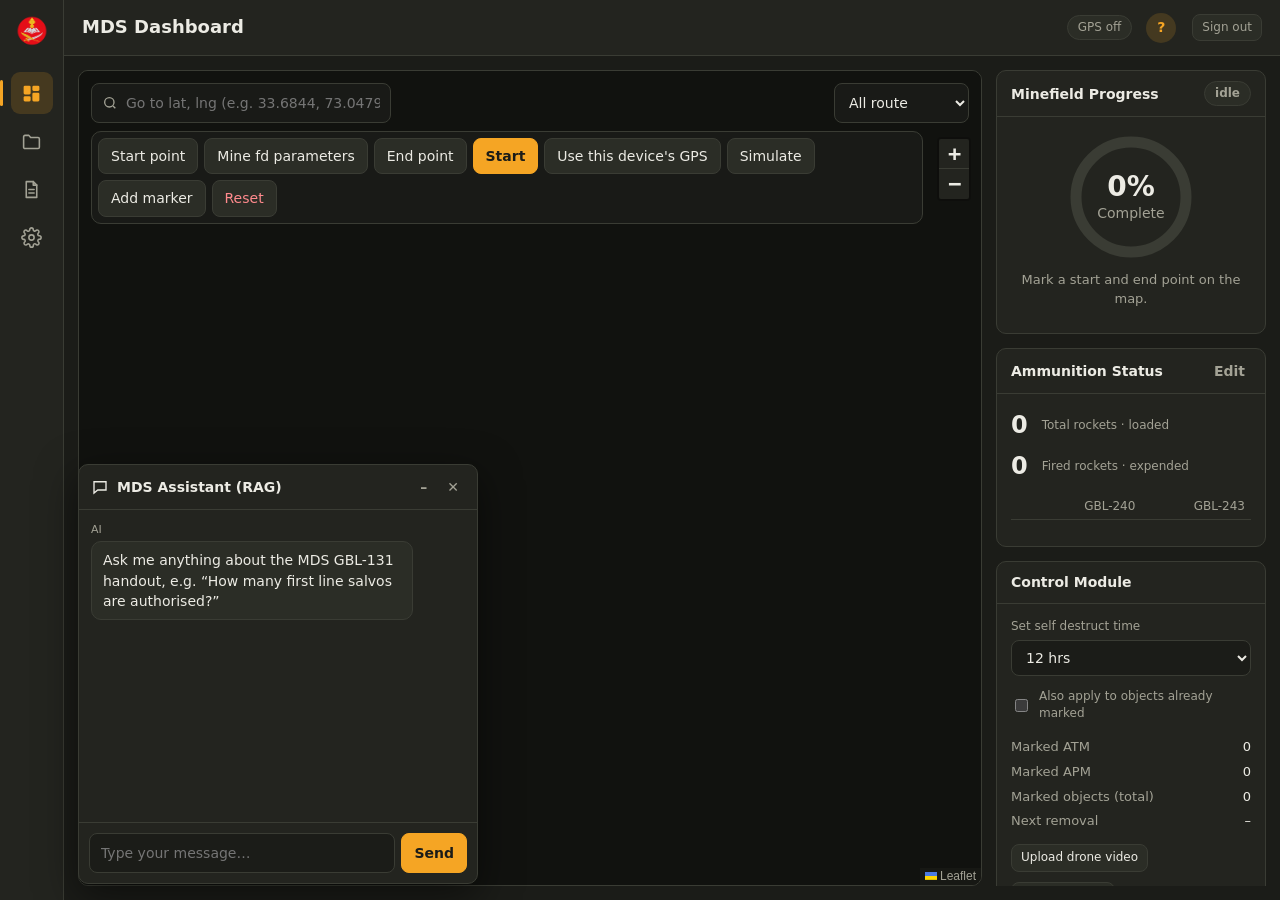
==== commit 1270ce01: "Remove grid references; add ammo dialog, auto firing count and typed markers - Grid references (MGRS" ====
--- a/static/index.html
+++ b/static/index.html
@@ -14,13 +14,14 @@
     <img class="logo" src="/static/logo.png" alt="MDS">
     <button data-view="dashboard" class="active" title="Dashboard">
       <svg viewBox="0 0 24 24" fill="currentColor"><rect x="3" y="3" width="8" height="10" rx="1.5"/><rect x="13" y="3" width="8" height="6" rx="1.5"/><rect x="13" y="11" width="8" height="10" rx="1.5"/><rect x="3" y="15" width="8" height="6" rx="1.5"/></svg>
-    </button> 
+    </button>
     <button data-view="users" class="admin-only hidden" title="Users">
       <svg viewBox="0 0 24 24" fill="none" stroke="currentColor" stroke-width="1.8" stroke-linecap="round"><circle cx="9" cy="8" r="3.5"/><path d="M2.5 20c.8-3.5 3.4-5.5 6.5-5.5s5.7 2 6.5 5.5"/><path d="M16 4.8a3.5 3.5 0 0 1 0 6.4M18 14.8c1.8.8 3 2.6 3.5 5.2"/></svg>
     </button>
     <button data-view="detect" title="Drone video detection">
-      <svg viewBox="0 0 24 24" fill="none" stroke("currentColor", stroke-width("1.8", stroke-linejoin("round", "<path d=\"M3 6.5A1.5 1.5 0 0 1 4.5 5H9l2 2.5h8.5A1.5 1.5 0 0 1 21 
-
+      <svg viewBox="0 0 24 24" fill="none" stroke="currentColor" stroke-width="1.8" stroke-linejoin="round"><path d="M3 6.5A1.5 1.5 0 0 1 4.5 5H9l2 2.5h8.5A1.5 1.5 0 0 1 21 9v9.5a1.5 1.5 0 0 1-1.5 1.5h-15A1.5 1.5 0 0 1 3 18.5z"/></svg>
+    </button>
+    <button data-view="docs" title="Documents">
       <svg viewBox="0 0 24 24" fill="none" stroke="currentColor" stroke-width="1.8" stroke-linecap="round" stroke-linejoin="round"><path d="M6 3h8l4 4v14H6z"/><path d="M14 3v4h4M9 12h6M9 16h6"/></svg>
     </button>
     <button data-view="settings" title="Settings">
@@ -57,7 +58,7 @@
           <div class="map-top">
             <form class="search" id="search">
               <svg viewBox="0 0 24 24" fill="none" stroke="currentColor" stroke-width="2"><circle cx="11" cy="11" r="7"/><path d="m20 20-3.5-3.5"/></svg>
-              <input id="search-q" placeholder="Grid ref (43S CT 123456) or lat, lng">
+              <input id="search-q" placeholder="Go to lat, lng (e.g. 33.6844, 73.0479)">
             </form>
             <div class="spacer"></div>
             <select id="route-filter" title="Route layers">
@@ -94,10 +95,17 @@
           </div>
 
           <div class="card">
-            <div class="card-h">Ammunition Status <button class="icon-btn" id="ammo-edit" title="Update fired canisters">Edit</button></div>
-            <div class="card-b stat-row">
-              <b id="ammo-total">288</b><div><div class="shells" id="shells-avail"></div><div class="small muted">Total canisters · available</div></div>
-              <b id="ammo-fired">0</b><div><div class="shells" id="shells-fired"></div><div class="small muted">Fired · expended</div></div>
+            <div class="card-h">Ammunition Status <button class="icon-btn" id="ammo-edit" title="Enter rockets in stock and loaded">Edit</button></div>
+            <div class="card-b">
+              <div class="stat-row">
+                <b id="ammo-total">0</b><div><div class="shells" id="shells-avail"></div><div class="small muted">Total rockets · loaded</div></div>
+                <b id="ammo-fired">0</b><div><div class="shells" id="shells-fired"></div><div class="small muted">Fired rockets · expended</div></div>
+              </div>
+              <table class="ammo-table">
+                <thead><tr><th></th><th>GBL-240</th><th>GBL-243</th></tr></thead>
+                <tbody id="ammo-rows"></tbody>
+              </table>
+              <p class="small muted" id="ammo-firing"></p>
             </div>
           </div>
 
@@ -111,12 +119,14 @@
                   <option value="24">24 hrs</option>
                   <option value="48">48 hrs</option>
                   <option value="72">72 hrs</option>
-                  <option value="custom">Custom (1–272 hrs)…</option>
+                  <option value="custom">Custom (hrs or mins)…</option>
                 </select>
               </div>
               <label class="check"><input type="checkbox" id="sd-apply"> Also apply to objects already marked</label>
               <div style="margin-top:12px">
-                <div class="kv"><span>Marked objects</span><span id="marker-count">0</span></div>
+                <div class="kv"><span>Marked ATM</span><span id="marker-count-atm">0</span></div>
+                <div class="kv"><span>Marked APM</span><span id="marker-count-apm">0</span></div>
+                <div class="kv"><span>Marked objects (total)</span><span id="marker-count">0</span></div>
                 <div class="kv"><span>Next removal</span><span id="next-expiry">–</span></div>
               </div>
               <div class="row" style="margin-top:10px">
@@ -137,7 +147,7 @@
               <div class="field"><label>Drone video (.mp4, .mov, …)</label><input type="file" name="video" accept="video/*,.mp4,.mov,.avi,.mkv" required></div>
               <div class="field"><label>Telemetry subtitle file (.srt) with GPS</label><input type="file" name="telemetry" accept=".srt"></div>
               <div class="row">
-                <div class="field"><label>Label</label><input name="label" value="object"></div>
+                <div class="field"><label>Marker type</label><select name="label"><option value="ATM">ATM</option><option value="APM">APM</option></select></div>
                 <div class="field"><label>Object size (m, optional)</label><input name="object_size_m" type="number" step="0.01" min="0.02" placeholder="e.g. 0.3"></div>
               </div>
               <details>
@@ -218,15 +228,6 @@
         <div class="page">
           <h2>Settings</h2>
           <div class="grid-2">
-          <form class="card card-b" id="grid-form">
-            <div class="label" style="margin-bottom:8px">Grid reference defaults (MGRS, WGS84)</div>
-            <p class="small muted">A six-figure GR is only unique inside one 100 km square. These are used when a GR is entered without them.</p>
-            <div class="row">
-              <div class="field"><label>Grid zone</label><input name="gzd" placeholder="43S" required></div>
-              <div class="field"><label>100 km square</label><input name="square" placeholder="CT" required></div>
-            </div>
-            <button class="btn primary">Save</button>
-          </form>
           <form class="card card-b admin-only hidden" id="tol-form">
             <div class="label" style="margin-bottom:8px">Laying speed tolerance</div>
             <p class="small muted">Warn the driver when the speed differs from the chart speed by more than this.</p>
@@ -248,23 +249,9 @@
 <dialog id="point-dialog" class="dlg">
   <form id="pt-form" method="dialog">
     <h3 id="pt-title">Start point</h3>
-    <div class="tabs">
-      <button type="button" class="btn sm" data-tab="gr">Grid reference</button>
-      <button type="button" class="btn sm" data-tab="ll">Latitude / longitude</button>
-    </div>
-    <div id="pt-gr">
-      <div class="row">
-        <div class="field"><label>Grid zone</label><input id="pt-gzd" placeholder="43S" maxlength="3"></div>
-        <div class="field"><label>100 km square</label><input id="pt-square" placeholder="CT" maxlength="2"></div>
-      </div>
-      <div class="field"><label>Grid reference (six-figure, or 8/10-figure)</label><input id="pt-gr-input" placeholder="123456" autocomplete="off"></div>
-      <label class="check"><input type="checkbox" id="pt-save-default"> Save zone and square as default</label>
-    </div>
-    <div id="pt-ll" class="hidden">
-      <div class="row">
-        <div class="field"><label>Latitude (decimal °)</label><input id="pt-lat" placeholder="33.684422" inputmode="decimal"></div>
-        <div class="field"><label>Longitude (decimal °)</label><input id="pt-lng" placeholder="73.047882" inputmode="decimal"></div>
-      </div>
+    <div class="row">
+      <div class="field"><label>Latitude (decimal °)</label><input id="pt-lat" placeholder="33.684422" inputmode="decimal"></div>
+      <div class="field"><label>Longitude (decimal °)</label><input id="pt-lng" placeholder="73.047882" inputmode="decimal"></div>
     </div>
     <p id="pt-error" class="warn small hidden"></p>
     <div class="dlg-actions">
@@ -293,6 +280,70 @@
       <span class="spacer"></span>
       <button type="button" class="btn" id="pm-cancel">Cancel</button>
       <button class="btn primary">Save parameters</button>
+    </div>
+  </form>
+</dialog>
+
+<dialog id="marker-dialog" class="dlg">
+  <form id="mk-form" method="dialog">
+    <h3>Add marker</h3>
+    <div class="row">
+      <label class="check"><input type="radio" name="mk-kind" value="ATM" checked> ATM</label>
+      <label class="check"><input type="radio" name="mk-kind" value="APM"> APM</label>
+    </div>
+    <div class="row" style="margin-top:10px">
+      <div class="field"><label>Latitude (decimal °)</label><input id="mk-lat" placeholder="33.684422" inputmode="decimal"></div>
+      <div class="field"><label>Longitude (decimal °)</label><input id="mk-lng" placeholder="73.047882" inputmode="decimal"></div>
+    </div>
+    <p id="mk-error" class="warn small hidden"></p>
+    <div class="dlg-actions">
+      <button type="button" class="btn" id="mk-pick">Pick on map</button>
+      <span class="spacer"></span>
+      <button type="button" class="btn" id="mk-cancel">Cancel</button>
+      <button class="btn primary">Add marker</button>
+    </div>
+  </form>
+</dialog>
+
+<dialog id="ammo-dialog" class="dlg">
+  <form id="am-form" method="dialog">
+    <h3>Ammunition</h3>
+    <div class="label">a. Total rockets</div>
+    <div class="row">
+      <div class="field"><label>GBL-240</label><input id="am-total-240" type="number" min="0" step="1" required></div>
+      <div class="field"><label>GBL-243</label><input id="am-total-243" type="number" min="0" step="1" required></div>
+    </div>
+    <div class="label">b. Total rockets loaded</div>
+    <div class="row">
+      <div class="field"><label>GBL-240</label><input id="am-loaded-240" type="number" min="0" step="1" required></div>
+      <div class="field"><label>GBL-243</label><input id="am-loaded-243" type="number" min="0" step="1" required></div>
+    </div>
+    <p class="small muted">GBL-240: 5 ATM each, fired for ATM-only minefields. GBL-243: 4 ATM + 3 APM each, fired for mixed minefields.
+      While laying, one rocket is counted as fired every time gap set in the minefield parameters. The launchers hold 288 in total.</p>
+    <p class="small" id="am-fired"></p>
+    <label class="check"><input type="checkbox" id="am-reset"> Reset fired count to 0</label>
+    <p id="am-error" class="warn small hidden"></p>
+    <div class="dlg-actions">
+      <span class="spacer"></span>
+      <button type="button" class="btn" id="am-cancel">Cancel</button>
+      <button class="btn primary">Save</button>
+    </div>
+  </form>
+</dialog>
+
+<dialog id="sd-dialog" class="dlg">
+  <form id="sd-form" method="dialog">
+    <h3>Custom self-destruct time</h3>
+    <div class="row">
+      <div class="field"><label>Time</label><input id="sd-value" type="number" min="1" step="1" required></div>
+      <div class="field"><label>Unit</label><select id="sd-unit"><option value="h">hrs</option><option value="m">mins</option></select></div>
+    </div>
+    <p class="small muted">From 1 minute up to 272 hrs.</p>
+    <p id="sd-error" class="warn small hidden"></p>
+    <div class="dlg-actions">
+      <span class="spacer"></span>
+      <button type="button" class="btn" id="sd-cancel">Cancel</button>
+      <button class="btn primary">Set</button>
     </div>
   </form>
 </dialog>
--- a/static/styles.css
+++ b/static/styles.css
@@ -177,7 +177,8 @@
   box-shadow: 0 0 14px 4px rgba(245, 140, 20, 0.6); display: grid; place-items: center;
   animation: glow 2.2s ease-in-out infinite;
 }
-.obj-icon::after { content: ""; width: 12px; height: 8px; border-radius: 6px 6px 2px 2px; background: #ffe1a6; }
+.obj-icon span { font-size: 10px; font-weight: 700; color: #fff; line-height: 1; text-shadow: 0 1px 2px rgba(0,0,0,.6); }
+.obj-icon.apm { border-color: #c084fc; background: rgba(147, 51, 234, 0.6); box-shadow: 0 0 14px 4px rgba(168, 85, 247, 0.55); }
 .obj-icon.soon { border-color: var(--red); box-shadow: 0 0 14px 4px rgba(229, 72, 77, 0.6); }
 @keyframes glow { 50% { box-shadow: 0 0 22px 8px rgba(245, 140, 20, 0.35); } }
 .pt-icon {
@@ -278,3 +279,13 @@
   .chat, .chat-launch { left: 16px; bottom: 72px; }
   .chat { height: 60vh; }
 }
+
+/* ---------- picking a point on the map ---------- */
+/* Markers, lines and the marked area must not swallow the click. */
+.picking { cursor: crosshair !important; }
+.picking .leaflet-interactive, .picking .leaflet-marker-icon { pointer-events: none !important; }
+
+/* ---------- ammunition table ---------- */
+.ammo-table { margin-top: 10px; font-size: 12px; }
+.ammo-table th, .ammo-table td { padding: 4px 6px; text-align: right; white-space: nowrap; }
+.ammo-table th:first-child, .ammo-table td:first-child { text-align: left; color: var(--muted); }
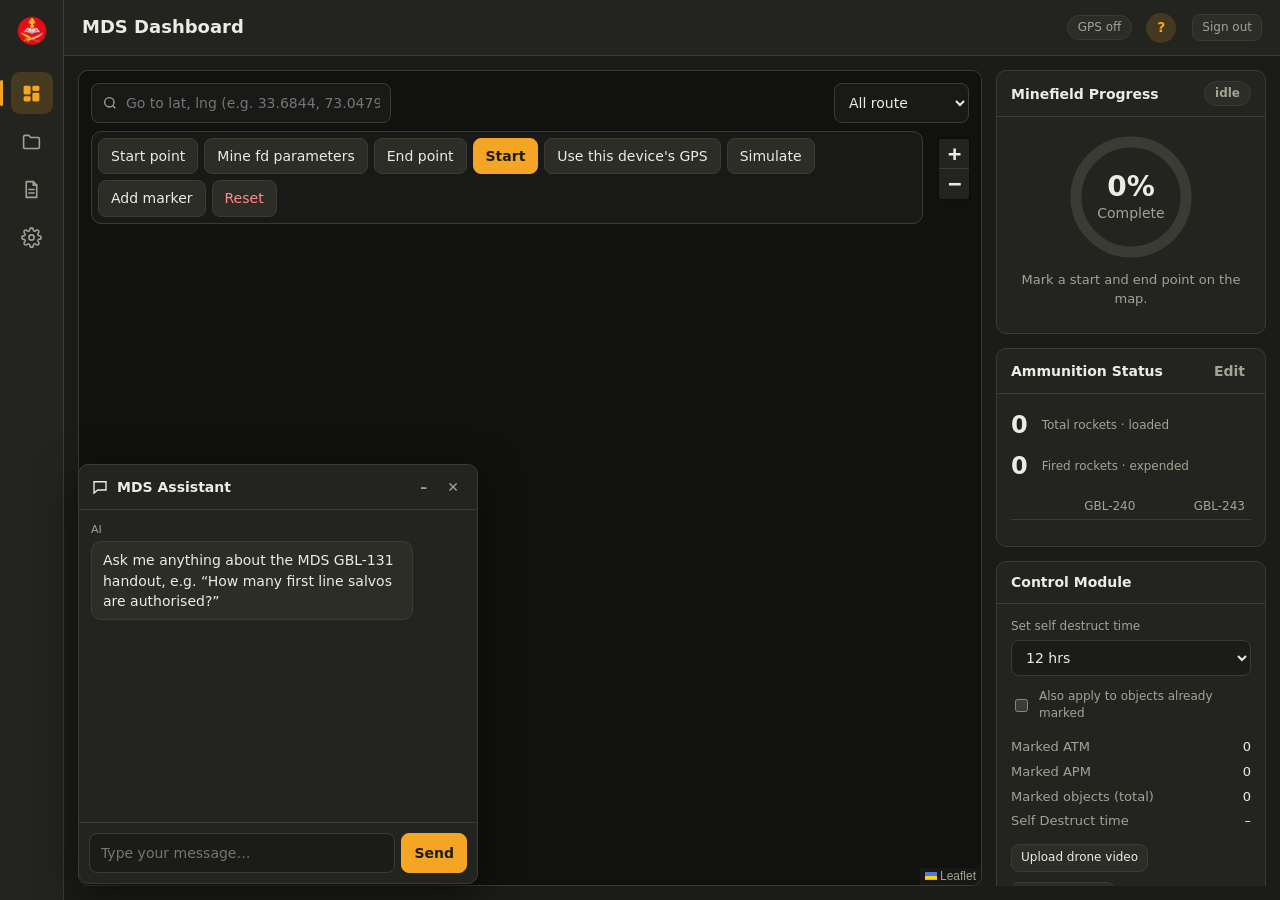
==== commit ddc6b384: "FRONTEND CHANGES" ====
--- a/static/index.html
+++ b/static/index.html
@@ -127,7 +127,7 @@
                 <div class="kv"><span>Marked ATM</span><span id="marker-count-atm">0</span></div>
                 <div class="kv"><span>Marked APM</span><span id="marker-count-apm">0</span></div>
                 <div class="kv"><span>Marked objects (total)</span><span id="marker-count">0</span></div>
-                <div class="kv"><span>Next removal</span><span id="next-expiry">–</span></div>
+                <div class="kv"><span>Self Destruct time</span><span id="next-expiry">–</span></div>
               </div>
               <div class="row" style="margin-top:10px">
                 <button class="btn sm" data-goto="detect">Upload drone video</button>
@@ -351,7 +351,7 @@
 <div class="chat" id="chat">
   <div class="chat-h">
     <svg width="18" height="18" viewBox="0 0 24 24" fill="none" stroke="currentColor" stroke-width="1.8"><path d="M4 5h16v11H9l-5 4z"/></svg>
-    <span class="grow">MDS Assistant (RAG)</span>
+    <span class="grow">MDS Assistant</span>
     <button class="icon-btn" id="chat-min" title="Minimise">–</button>
     <button class="icon-btn" id="chat-close" title="Close">✕</button>
   </div>
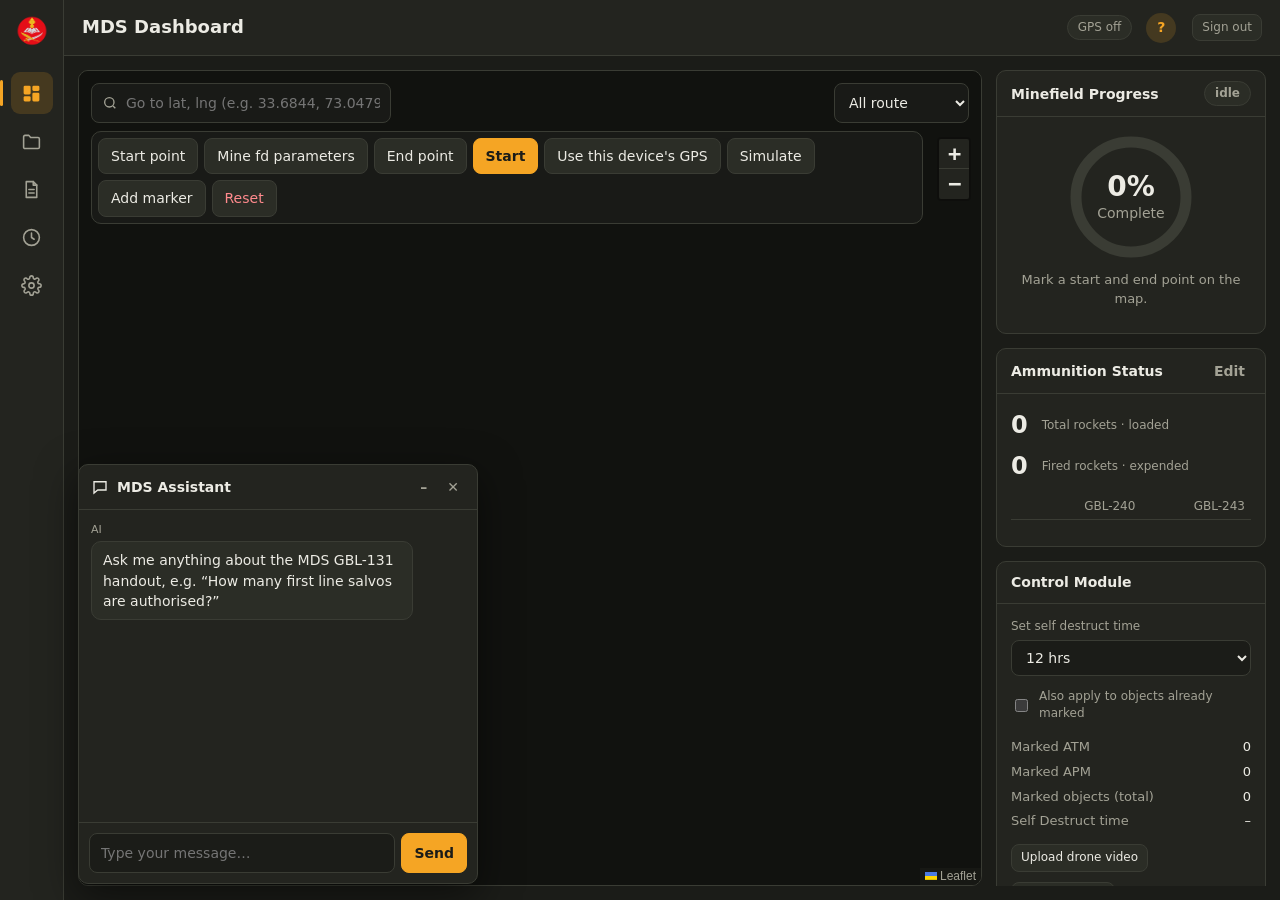
==== commit 9a357c0c: "Enter ammunition for each route and keep a route history - Start (and Simulate) opens the ammunition" ====
--- a/static/index.html
+++ b/static/index.html
@@ -24,6 +24,9 @@
     <button data-view="docs" title="Documents">
       <svg viewBox="0 0 24 24" fill="none" stroke="currentColor" stroke-width="1.8" stroke-linecap="round" stroke-linejoin="round"><path d="M6 3h8l4 4v14H6z"/><path d="M14 3v4h4M9 12h6M9 16h6"/></svg>
     </button>
+    <button data-view="routes" title="Route history">
+      <svg viewBox="0 0 24 24" fill="none" stroke="currentColor" stroke-width="1.8" stroke-linecap="round" stroke-linejoin="round"><circle cx="12" cy="12" r="9"/><path d="M12 7v5l3 2"/></svg>
+    </button>
     <button data-view="settings" title="Settings">
       <svg viewBox="0 0 24 24" fill="none" stroke="currentColor" stroke-width="1.8"><circle cx="12" cy="12" r="3"/><path d="M19.4 15a1.7 1.7 0 0 0 .3 1.8l.1.1a2 2 0 1 1-2.8 2.8l-.1-.1a1.7 1.7 0 0 0-1.8-.3 1.7 1.7 0 0 0-1 1.5V21a2 2 0 1 1-4 0v-.1a1.7 1.7 0 0 0-1.1-1.5 1.7 1.7 0 0 0-1.8.3l-.1.1a2 2 0 1 1-2.8-2.8l.1-.1a1.7 1.7 0 0 0 .3-1.8 1.7 1.7 0 0 0-1.5-1H3a2 2 0 1 1 0-4h.1a1.7 1.7 0 0 0 1.5-1.1 1.7 1.7 0 0 0-.3-1.8l-.1-.1a2 2 0 1 1 2.8-2.8l.1.1a1.7 1.7 0 0 0 1.8.3H9a1.7 1.7 0 0 0 1-1.5V3a2 2 0 1 1 4 0v.1a1.7 1.7 0 0 0 1 1.5 1.7 1.7 0 0 0 1.8-.3l.1-.1a2 2 0 1 1 2.8 2.8l-.1.1a1.7 1.7 0 0 0-.3 1.8V9a1.7 1.7 0 0 0 1.5 1H21a2 2 0 1 1 0 4h-.1a1.7 1.7 0 0 0-1.5 1z"/></svg>
     </button>
@@ -91,6 +94,7 @@
               </div>
               <div class="phase muted" id="phase-text">Mark a start and end point on the map.</div>
               <div id="track-stats" style="margin-top:10px"></div>
+              <div id="frontage-warn" class="frontage-warn hidden"></div>
             </div>
           </div>
 
@@ -208,6 +212,20 @@
         </div>
       </section>
 
+      <!-- Route history -->
+      <section class="view hidden" id="view-routes">
+        <div class="page wide">
+          <h2>Route history</h2>
+          <p class="small muted">Every route started with <b>Start</b> is recorded with its ammunition and rockets fired. A route changed or reset before reaching its end point is shown as abandoned.</p>
+          <div class="card card-b" style="overflow:auto">
+            <table class="routes-table"><thead><tr>
+              <th>#</th><th>Started</th><th>Ended</th><th>Status</th><th>By</th><th>Start point</th><th>End point</th><th>Strip</th>
+              <th>Minefield</th><th>Laid</th><th>Fired GBL-240</th><th>Fired GBL-243</th><th>Loaded 240 / 243</th>
+            </tr></thead><tbody id="routes"></tbody></table>
+          </div>
+        </div>
+      </section>
+
       <!-- Documents -->
       <section class="view hidden" id="view-docs">
         <div class="page">
@@ -249,7 +267,16 @@
 <dialog id="point-dialog" class="dlg">
   <form id="pt-form" method="dialog">
     <h3 id="pt-title">Start point</h3>
-    <div class="row">
+    <div class="tabs hidden" id="pt-modes">
+      <button type="button" class="btn sm" data-mode="frontage">Along frontage (recommended)</button>
+      <button type="button" class="btn sm" data-mode="latlng">Type lat / long</button>
+    </div>
+    <div id="pt-dir" class="hidden">
+      <p class="small muted" id="pt-dir-note"></p>
+      <div class="field"><label>Direction of the minefield: bearing from the start point (° from north, 0–360)</label>
+        <input id="pt-bearing" type="number" min="0" max="360" step="0.1" placeholder="e.g. 60"></div>
+    </div>
+    <div class="row" id="pt-ll">
       <div class="field"><label>Latitude (decimal °)</label><input id="pt-lat" placeholder="33.684422" inputmode="decimal"></div>
       <div class="field"><label>Longitude (decimal °)</label><input id="pt-lng" placeholder="73.047882" inputmode="decimal"></div>
     </div>
@@ -307,7 +334,8 @@
 
 <dialog id="ammo-dialog" class="dlg">
   <form id="am-form" method="dialog">
-    <h3>Ammunition</h3>
+    <h3 id="am-title">Ammunition</h3>
+    <p class="small" id="am-route-note"></p>
     <div class="label">a. Total rockets</div>
     <div class="row">
       <div class="field"><label>GBL-240</label><input id="am-total-240" type="number" min="0" step="1" required></div>
@@ -320,13 +348,15 @@
     </div>
     <p class="small muted">GBL-240: 5 ATM each, fired for ATM-only minefields. GBL-243: 4 ATM + 3 APM each, fired for mixed minefields.
       While laying, one rocket is counted as fired every time gap set in the minefield parameters. The launchers hold 288 in total.</p>
-    <p class="small" id="am-fired"></p>
-    <label class="check"><input type="checkbox" id="am-reset"> Reset fired count to 0</label>
+    <div id="am-fired-wrap">
+      <p class="small" id="am-fired"></p>
+      <label class="check"><input type="checkbox" id="am-reset"> Reset fired count to 0</label>
+    </div>
     <p id="am-error" class="warn small hidden"></p>
     <div class="dlg-actions">
       <span class="spacer"></span>
       <button type="button" class="btn" id="am-cancel">Cancel</button>
-      <button class="btn primary">Save</button>
+      <button class="btn primary" id="am-submit">Save</button>
     </div>
   </form>
 </dialog>
--- a/static/styles.css
+++ b/static/styles.css
@@ -289,3 +289,11 @@
 .ammo-table { margin-top: 10px; font-size: 12px; }
 .ammo-table th, .ammo-table td { padding: 4px 6px; text-align: right; white-space: nowrap; }
 .ammo-table th:first-child, .ammo-table td:first-child { text-align: left; color: var(--muted); }
+
+/* ---------- strip vs frontage warning ---------- */
+.frontage-warn { margin-top: 10px; padding: 8px 10px; border: 1px solid rgba(229,72,77,.6); background: rgba(229,72,77,.12); border-radius: 8px; font-size: 12px; }
+.frontage-warn .btn { margin-top: 6px; }
+
+/* ---------- route history ---------- */
+.page.wide { max-width: 1400px; }
+.routes-table td, .routes-table th { white-space: nowrap; }
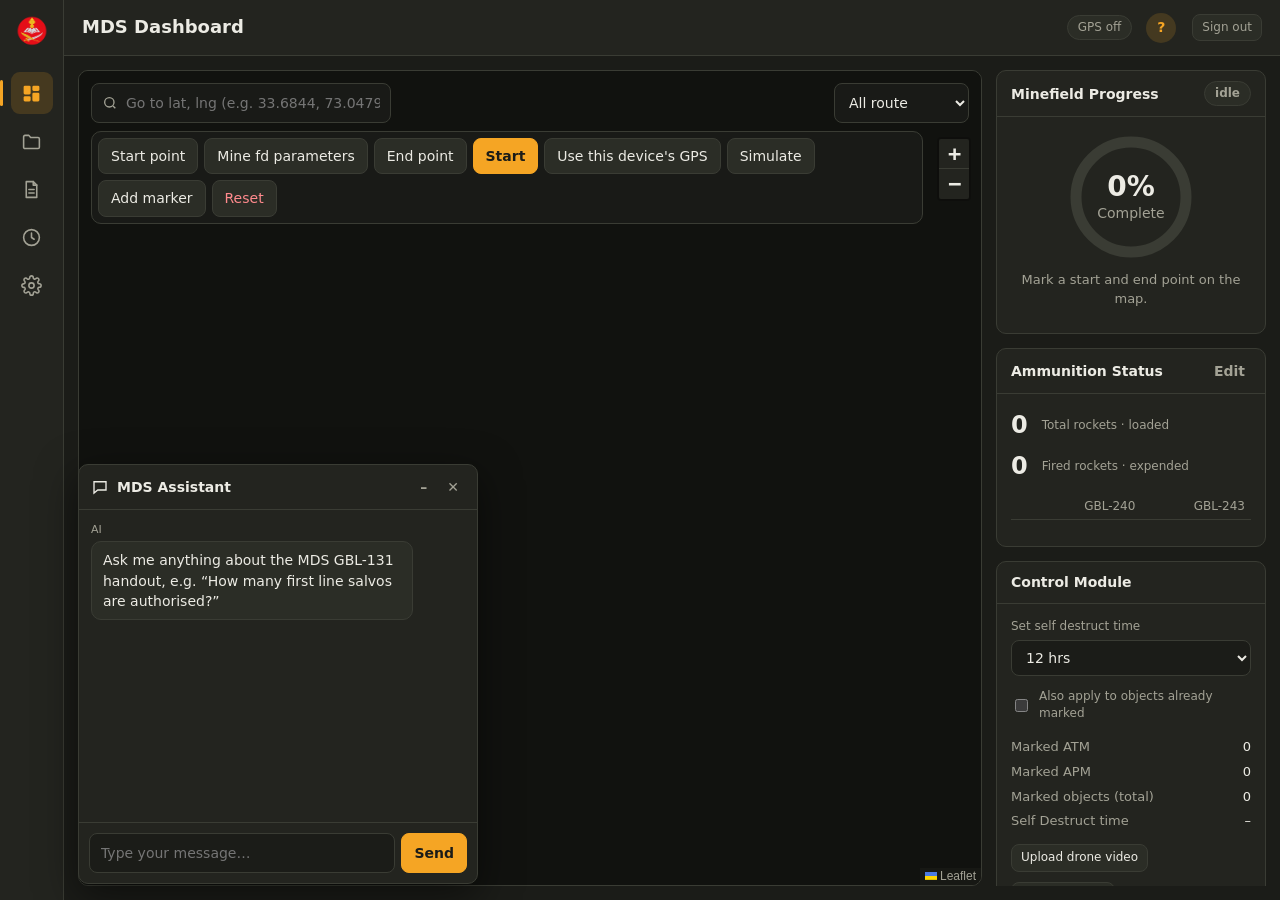
==== commit fcfbc40b: "Make object detection work with screenshot references, and explain misses - Upload form: the default" ====
--- a/static/index.html
+++ b/static/index.html
@@ -157,8 +157,8 @@
               <details>
                 <summary>Advanced</summary>
                 <div class="row">
-                  <div class="field"><label>Sample every (s)</label><input name="sample_every_s" type="number" step="0.1" value="1" min="0.05"></div>
-                  <div class="field"><label>Match threshold</label><input name="threshold" type="number" step="0.01" value="0.72" min="0.3" max="0.99"></div>
+                  <div class="field"><label>Sample every (s)</label><input name="sample_every_s" type="number" step="0.1" value="1" min="0.1"></div>
+                  <div class="field"><label>Match threshold</label><input name="threshold" type="number" step="0.01" value="0.65" min="0.3" max="0.99"></div>
                 </div>
                 <div class="row">
                   <div class="field"><label>Camera HFOV (°)</label><input name="hfov_deg" type="number" step="0.1" value="73.7"></div>
@@ -168,7 +168,7 @@
                 <div class="row">
                   <div class="field"><label>Latitude</label><input name="lat" type="number" step="any"></div>
                   <div class="field"><label>Longitude</label><input name="lng" type="number" step="any"></div>
-                  <div class="field"><label>Altitude (m)</label><input name="altitude_m" type="number" step="0.1"></div>
+                  <div class="field"><label>Altitude (m)</label><input name="altitude_m" type="number" step="any" min="0.1"></div>
                 </div>
               </details>
               <div id="upload-bar" class="bar hidden" style="margin-bottom:10px"><i style="width:0"></i></div>
@@ -191,7 +191,7 @@
           <div class="card">
             <div class="card-h">Recent jobs</div>
             <div class="card-b" style="overflow:auto">
-              <table><thead><tr><th>Video</th><th>Status</th><th>Progress</th><th>Detections</th><th>Marked</th><th>Message</th></tr></thead><tbody id="jobs"></tbody></table>
+              <table><thead><tr><th>Video</th><th>Status</th><th>Progress</th><th>Detections</th><th>Marked</th><th>Best match</th><th>Message</th></tr></thead><tbody id="jobs"></tbody></table>
             </div>
           </div>
         </div>
@@ -359,6 +359,18 @@
       <button class="btn primary" id="am-submit">Save</button>
     </div>
   </form>
+</dialog>
+
+<dialog id="crop-dialog" class="dlg">
+  <h3>Crop reference picture</h3>
+  <p class="small muted" id="crop-info"></p>
+  <canvas id="crop-canvas" style="max-width:100%; cursor:crosshair; touch-action:none; display:block; margin:0 auto; background:#000"></canvas>
+  <p class="small muted">Keep only the object, with as little ground around it as possible. The picture is replaced by the crop.</p>
+  <div class="dlg-actions">
+    <span class="spacer"></span>
+    <button type="button" class="btn" id="crop-cancel">Cancel</button>
+    <button type="button" class="btn primary" id="crop-save">Save crop</button>
+  </div>
 </dialog>
 
 <dialog id="sd-dialog" class="dlg">
--- a/static/styles.css
+++ b/static/styles.css
@@ -297,3 +297,5 @@
 /* ---------- route history ---------- */
 .page.wide { max-width: 1400px; }
 .routes-table td, .routes-table th { white-space: nowrap; }
+
+.best-crop { width: 64px; height: 64px; object-fit: contain; image-rendering: pixelated; border: 1px solid var(--line); border-radius: 6px; background: #000; }
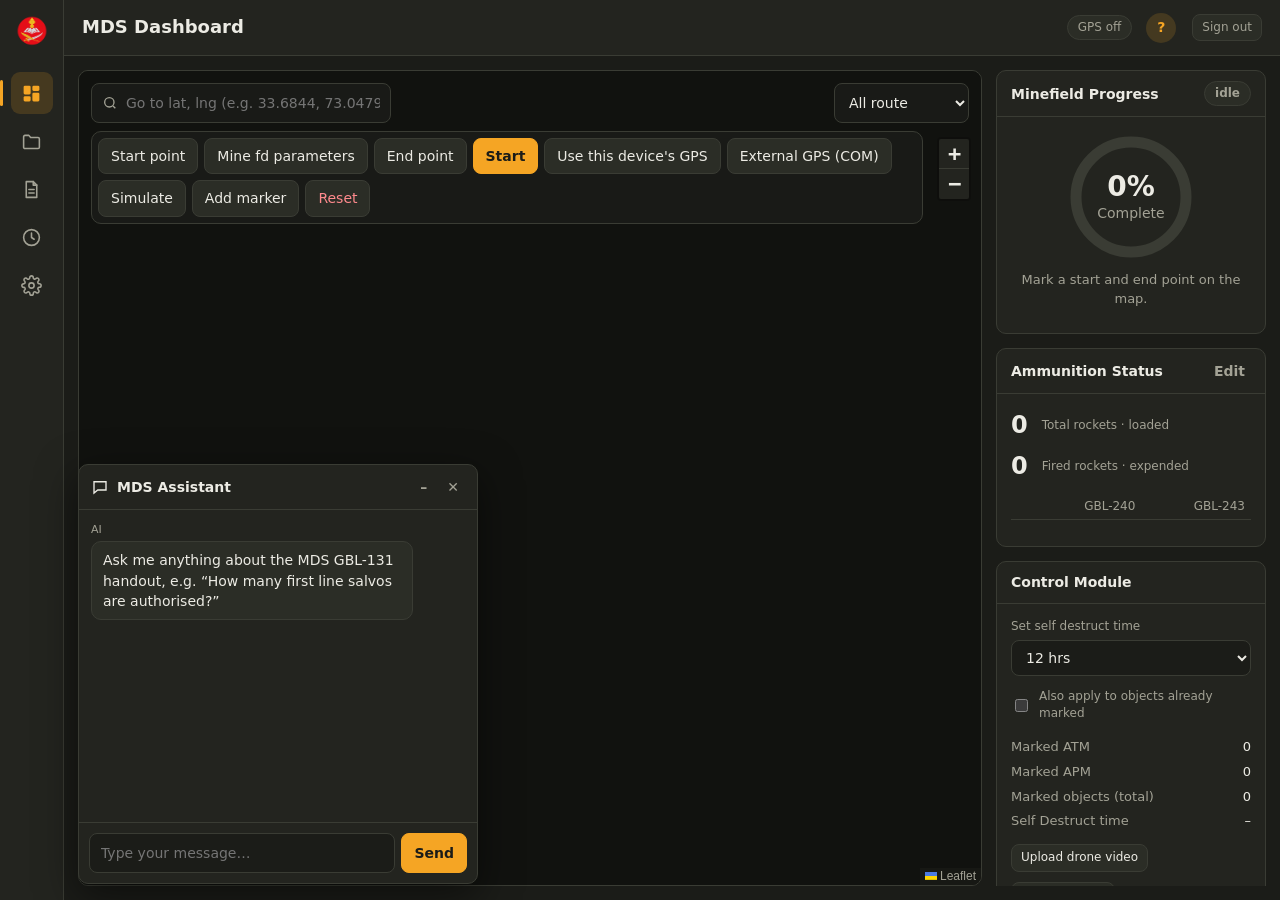
==== commit 71373cb9: "Read an external GPS receiver on a COM port Browsers cannot open serial ports, so the server now rea" ====
--- a/static/index.html
+++ b/static/index.html
@@ -78,6 +78,7 @@
             <button class="btn" id="btn-set-end">End point</button>
             <button class="btn primary" id="btn-start">Start</button>
             <button class="btn" id="btn-gps">Use this device's GPS</button>
+            <button class="btn" id="btn-serial-gps" title="GPS receiver plugged into the server's COM / USB port">External GPS (COM)</button>
             <button class="btn" id="btn-sim" title="Drive a simulated vehicle along the route">Simulate</button>
             <button class="btn" id="btn-mark" title="Click the map to add a marker by hand">Add marker</button>
             <button class="btn danger" id="btn-reset">Reset</button>
@@ -311,6 +312,32 @@
   </form>
 </dialog>
 
+<dialog id="serial-dialog" class="dlg">
+  <form id="sg-form" method="dialog">
+    <h3>External GPS receiver</h3>
+    <p class="small muted">The receiver must be plugged into the computer that runs the MDS server. Close any other program using the port (u-center, GPS Info, PuTTY) first.</p>
+    <div class="row">
+      <div class="field"><label>Port</label><input id="sg-port" list="sg-ports" placeholder="COM5" autocomplete="off"><datalist id="sg-ports"></datalist></div>
+      <div class="field"><label>Baud rate</label>
+        <select id="sg-baud">
+          <option value="">Detect automatically</option>
+          <option>4800</option><option>9600</option><option>19200</option><option>38400</option><option>57600</option><option>115200</option>
+        </select>
+      </div>
+    </div>
+    <p class="small" id="sg-found"></p>
+    <p class="small" id="sg-status"></p>
+    <p id="sg-error" class="warn small hidden"></p>
+    <div class="dlg-actions">
+      <button type="button" class="btn" id="sg-refresh">Refresh ports</button>
+      <span class="spacer"></span>
+      <button type="button" class="btn" id="sg-close">Close</button>
+      <button type="button" class="btn danger hidden" id="sg-stop">Disconnect</button>
+      <button class="btn primary" id="sg-connect">Connect</button>
+    </div>
+  </form>
+</dialog>
+
 <dialog id="marker-dialog" class="dlg">
   <form id="mk-form" method="dialog">
     <h3>Add marker</h3>
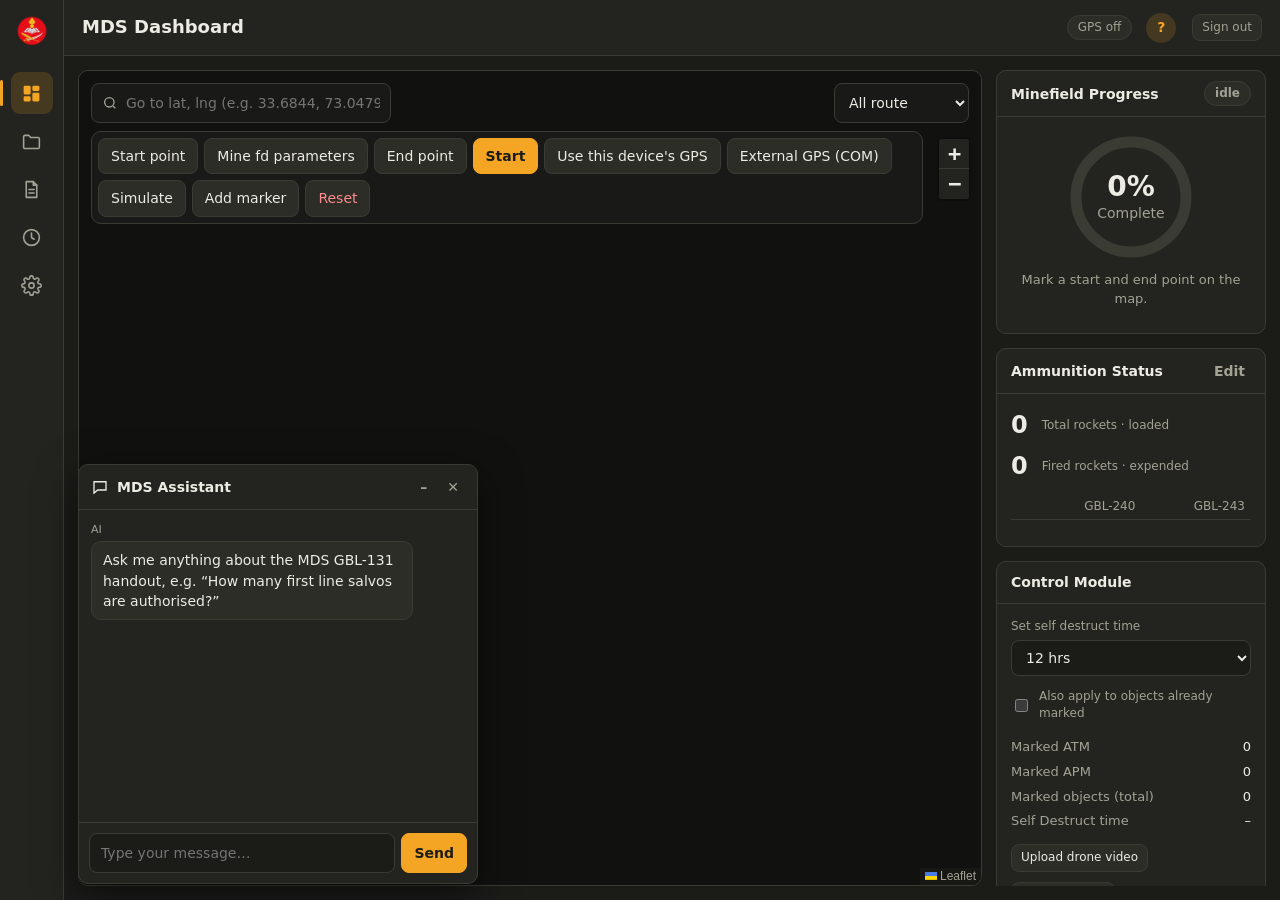
==== commit 9c49c2a7: "Keep imagery visible when zoomed in, and route along roads and tracks Esri imagery stops at differen" ====
--- a/static/index.html
+++ b/static/index.html
@@ -247,6 +247,13 @@
         <div class="page">
           <h2>Settings</h2>
           <div class="grid-2">
+          <div class="card card-b">
+            <div class="label" style="margin-bottom:8px">Navigation route</div>
+            <p class="small muted">"Roads and tracks" also follows unpaved tracks mapped in OpenStreetMap. Off the mapped network the last part is cross-country.</p>
+            <div class="field"><label>Route via</label>
+              <select id="route-mode"><option value="roads">Roads only</option><option value="tracks">Roads and tracks</option></select>
+            </div>
+          </div>
           <form class="card card-b admin-only hidden" id="tol-form">
             <div class="label" style="margin-bottom:8px">Laying speed tolerance</div>
             <p class="small muted">Warn the driver when the speed differs from the chart speed by more than this.</p>
